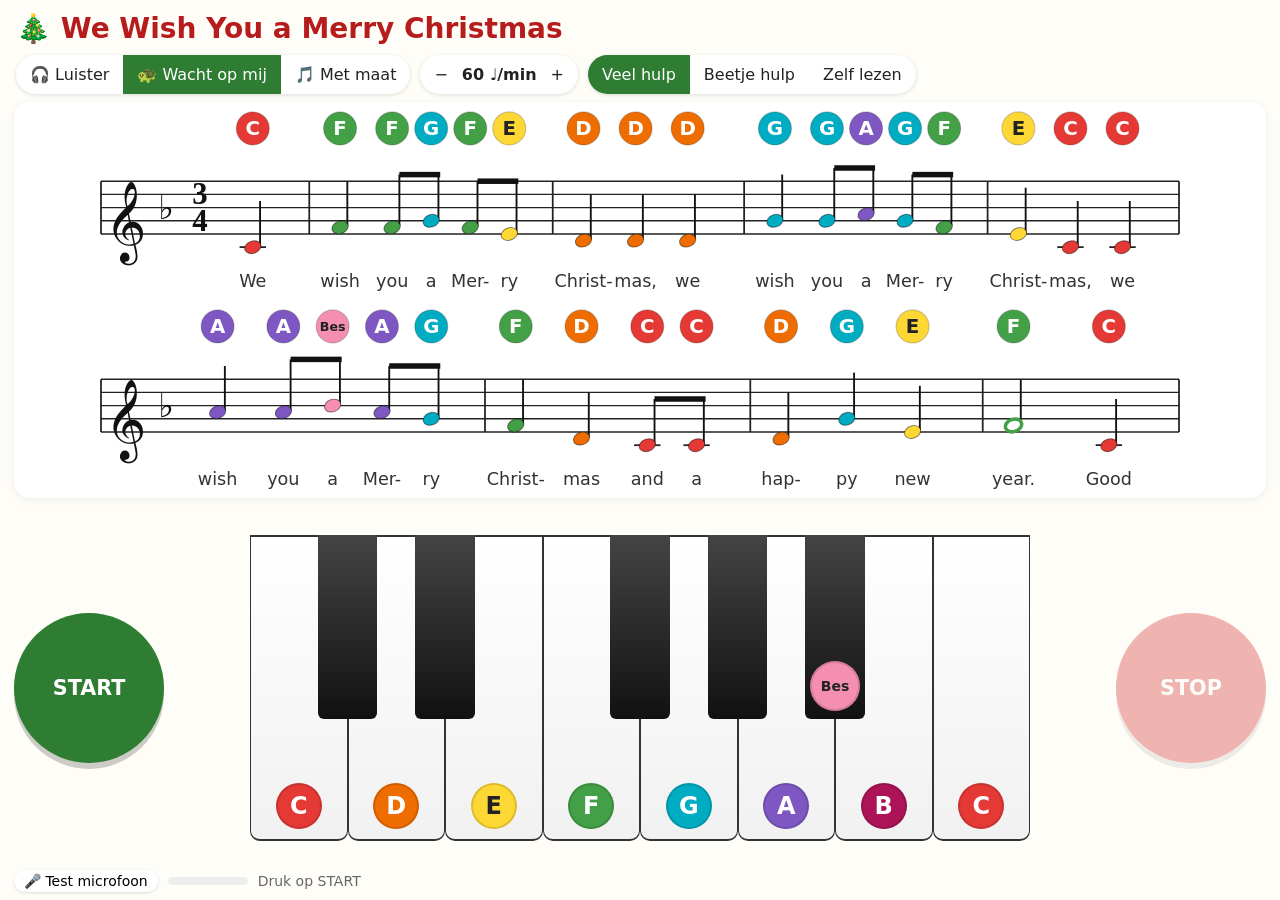
==== index.html @ a11e5ebd "Add files via upload" ====
<!doctype html>
<html lang="nl">
<head>
<meta charset="utf-8">
<meta name="viewport" content="width=device-width, initial-scale=1, viewport-fit=cover, user-scalable=no">
<meta name="apple-mobile-web-app-capable" content="yes">
<meta name="mobile-web-app-capable" content="yes">
<meta name="apple-mobile-web-app-title" content="Kerst Piano">
<title>We Wish You a Merry Christmas</title>
<style>
  :root { --bg:#FFFDF7; }
  * { box-sizing:border-box; }
  html, body { margin:0; height:100%; background:var(--bg); color:#222;
    font-family:-apple-system, "Avenir Next", system-ui, sans-serif;
    touch-action:manipulation; -webkit-user-select:none; user-select:none; overflow:hidden; }
  body { display:flex; flex-direction:column; height:100dvh;
    padding:max(8px, env(safe-area-inset-top)) 14px max(6px, env(safe-area-inset-bottom)); }

  header { display:flex; align-items:center; justify-content:space-between; gap:10px; padding:4px 2px 8px; flex-wrap:wrap; }
  h1 { font-size:clamp(18px, 2.5vw, 28px); margin:0; color:#B71C1C; }
  .controls { display:flex; gap:10px; flex-wrap:wrap; }
  .group { display:flex; align-items:center; background:#fff; border-radius:999px; box-shadow:0 1px 4px #0002; overflow:hidden; }
  .group button { border:0; background:none; padding:10px 14px; font:inherit; font-size:16px; color:#222; }
  .group button.on { background:#2E7D32; color:#fff; }
  .group button:disabled { opacity:.35; }
  #tempoVal { min-width:74px; text-align:center; font-weight:700; }

  #sheetViewport { position:relative; flex:0 0 auto; height:44vh; overflow:hidden; background:#fff;
    border-radius:16px; box-shadow:0 2px 10px #0001; }
  #sheet { transition:transform .5s ease; }
  .lineWrap { height:22vh; }
  .lineWrap svg { width:100%; height:100%; display:block; }
  #countdown { position:absolute; inset:0; display:grid; place-items:center; font-size:22vh; font-weight:900;
    color:#2E7D32; opacity:0; pointer-events:none; text-shadow:0 4px 0 #fff; }
  #countdown.pop { animation:pop .45s ease-out forwards; }
  @keyframes pop { 0% { opacity:0; transform:scale(.6); } 25% { opacity:.9; transform:scale(1.05); } 100% { opacity:0; transform:scale(1); } }

  #bottom { flex:1; display:flex; align-items:center; justify-content:space-between; gap:18px; padding-top:10px; min-height:0; }
  .big { flex:0 0 auto; width:min(17vh,150px); height:min(17vh,150px); border-radius:50%; border:0; color:#fff;
    font:inherit; font-weight:800; font-size:clamp(14px,2.3vh,22px); line-height:1.1; box-shadow:0 6px 0 #0003; }
  .big:active { transform:translateY(3px); box-shadow:0 3px 0 #0003; }
  .big:disabled { opacity:.35; }
  .start { background:#2E7D32; }
  .stop { background:#D32F2F; }

  #keyboard { position:relative; flex:1; max-width:780px; height:100%; max-height:34vh; display:flex; }
  .key { --c:#fff; --t:#222; }
  .key.white { flex:1; position:relative; display:flex; flex-direction:column; justify-content:flex-end; align-items:center;
    padding-bottom:10px; background:linear-gradient(#fff, #f1f1f1); border:2px solid #333; border-left-width:1px;
    border-right-width:1px; border-radius:0 0 10px 10px; transition:background .15s; }
  .key.black { position:absolute; top:0; width:7.6%; height:60%; z-index:2; display:flex; justify-content:center;
    align-items:flex-end; padding-bottom:8px; background:linear-gradient(#444, #111); border-radius:0 0 6px 6px; }
  .dot { width:min(5.4vw,46px); aspect-ratio:1; border-radius:50%; background:var(--c); color:var(--t);
    display:grid; place-items:center; font-weight:800; font-size:clamp(14px,2.3vw,24px); box-shadow:inset 0 0 0 2px #0002; }
  .black .dot { width:84%; font-size:clamp(10px,1.4vw,14px); }
  .hint1 .key.target { animation:pulse 1s ease-in-out infinite; }
  @keyframes pulse { 0%,100% { box-shadow:0 0 0 3px var(--c), 0 0 10px var(--c); } 50% { box-shadow:0 0 0 6px var(--c), 0 0 26px var(--c); } }
  .key.white.heard-ok { background:#C8E6C9; }
  .key.white.heard-bad { background:#FFCDD2; }
  .key.black.heard-ok { background:#2E7D32; }
  .key.black.heard-bad { background:#C62828; }
  .key.white.heard-plain { background:#E3F2FD; }
  .key.black.heard-plain { background:#1565C0; }

  #status { display:flex; align-items:center; gap:10px; height:26px; font-size:14px; color:#666; }
  #micBtn { border:0; background:#fff; border-radius:999px; padding:3px 10px; box-shadow:0 1px 3px #0002; font:inherit; font-size:14px; }
  #level { width:80px; height:8px; background:#eee; border-radius:4px; overflow:hidden; }
  #levelFill { height:100%; width:0; background:#43A047; }
  #heard { font-weight:700; color:#222; }
  #debugInfo { margin-left:auto; font-family:ui-monospace, monospace; font-size:12px; }

  /* Bladmuziek (SVG) */
  .staff { stroke:#222; stroke-width:1.3; }
  .bar { stroke:#222; stroke-width:1.6; }
  .bar.thick { stroke-width:5; }
  .stem { stroke:#111; stroke-width:1.7; }
  .beam { fill:#111; }
  .ledger { stroke:#222; stroke-width:1.6; }
  .clef { font-size:64px; fill:#111; font-family:"Apple Symbols","Noto Music","Segoe UI Symbol",serif; }
  .keysig { font-size:30px; fill:#111; }
  .timesig { font-size:28px; font-weight:800; fill:#111; font-family:Georgia, serif; text-anchor:middle; }
  .lyric { font-size:16px; fill:#333; text-anchor:middle; }
  .hl { fill:#FFF1A8; opacity:0; transition:opacity .12s; }
  .hl.active { opacity:1; }
  .head { fill:#111; }
  .hint1 .head, .hint2 .head { fill:var(--c); stroke:#0007; stroke-width:.9; }
  .hollow .head { fill:#fff; stroke:#111; stroke-width:2.2; }
  .hint1 .hollow .head, .hint2 .hollow .head { fill:#fff; stroke:var(--c); stroke-width:3.2; }
  .note.active .head { stroke:#000; stroke-width:2.6; }
  .dotmark { fill:#111; }
  .bubble { display:none; transition:transform .15s ease; }
  .hint1 .bubble { display:inline; }
  .bubble circle { fill:var(--c); stroke:#0003; stroke-width:1; }
  .bubble text { fill:var(--t); font-weight:800; text-anchor:middle; dominant-baseline:central; }
  .bubbleWrap.active .bubble { transform:scale(1.5); }
  .bubbleWrap.done .bubble { opacity:.45; }
  .shaker.shake { animation:shake .3s; }
  @keyframes shake { 0%,100% { transform:translateX(0); } 25% { transform:translateX(-5px); } 75% { transform:translateX(5px); } }
  .mark { font-size:15px; font-weight:900; text-anchor:middle; }
  .mark.ok { fill:#2E7D32; } .mark.retry { fill:#EF6C00; } .mark.bad { fill:#C62828; }

  /* Resultaat */
  .overlay { position:fixed; inset:0; background:#0006; display:grid; place-items:center; z-index:10; }
  .overlay[hidden] { display:none; }
  .card { background:#fff; border-radius:24px; padding:28px 36px; text-align:center; max-width:520px; box-shadow:0 10px 40px #0004; }
  #stars { font-size:64px; letter-spacing:6px; }
  .card h2 { margin:6px 0 10px; font-size:30px; }
  .card p { font-size:20px; margin:8px 0; }
  #resTip { color:#2E7D32; font-weight:700; }
  .card button { margin-top:14px; border:0; background:#2E7D32; color:#fff; font:inherit; font-size:22px; font-weight:800;
    padding:12px 40px; border-radius:999px; }
</style>
</head>
<body>
<header>
  <h1>🎄 We Wish You a Merry Christmas</h1>
  <div class="controls">
    <div class="group" id="modeGroup">
      <button data-mode="listen">🎧 Luister</button>
      <button data-mode="wait">🐢 Wacht op mij</button>
      <button data-mode="tempo">🎵 Met maat</button>
    </div>
    <div class="group">
      <button id="slower" aria-label="Langzamer">−</button>
      <span id="tempoVal"></span>
      <button id="faster" aria-label="Sneller">+</button>
    </div>
    <div class="group" id="hintGroup">
      <button data-hint="1">Veel hulp</button>
      <button data-hint="2">Beetje hulp</button>
      <button data-hint="3">Zelf lezen</button>
    </div>
  </div>
</header>

<div id="sheetViewport">
  <div id="sheet"></div>
  <div id="countdown"></div>
</div>

<div id="bottom">
  <button id="btnStart" class="big start">START</button>
  <div id="keyboard"></div>
  <button id="btnStop" class="big stop">STOP</button>
</div>

<div id="status">
  <button id="micBtn">🎤 Test microfoon</button>
  <div id="level"><div id="levelFill"></div></div>
  <span id="statusText"></span>
  <span id="heard"></span>
  <span id="debugInfo"></span>
</div>

<div id="result" class="overlay" hidden>
  <div class="card">
    <div id="stars"></div>
    <h2 id="resTitle"></h2>
    <p id="resLine"></p>
    <p id="resBest"></p>
    <p id="resTip"></p>
    <button id="resOk">OK</button>
  </div>
</div>

<script>
'use strict';

// ===================== Liedje =====================
// [noot, tellen, lettergreep]  — F majeur, 3/4, begint met opmaat op tel 3.
const SONG = [
  ['C4',1,'We'],
  ['F4',1,'wish'], ['F4',.5,'you'], ['G4',.5,'a'], ['F4',.5,'Mer-'], ['E4',.5,'ry'],
  ['D4',1,'Christ-'], ['D4',1,'mas,'], ['D4',1,'we'],
  ['G4',1,'wish'], ['G4',.5,'you'], ['A4',.5,'a'], ['G4',.5,'Mer-'], ['F4',.5,'ry'],
  ['E4',1,'Christ-'], ['C4',1,'mas,'], ['C4',1,'we'],
  ['A4',1,'wish'], ['A4',.5,'you'], ['Bb4',.5,'a'], ['A4',.5,'Mer-'], ['G4',.5,'ry'],
  ['F4',1,'Christ-'], ['D4',1,'mas'], ['C4',.5,'and'], ['C4',.5,'a'],
  ['D4',1,'hap-'], ['G4',1,'py'], ['E4',1,'new'],
  ['F4',2,'year.'], ['C4',1,'Good'],
  ['F4',1,'ti-'], ['F4',1,'dings'], ['F4',1,'we'],
  ['E4',2,'bring'], ['E4',1,'to'],
  ['F4',1,'you'], ['E4',1,'and'], ['D4',1,'your'],
  ['C4',2,'kin,'], ['G4',1,'good'],
  ['A4',1,'ti-'], ['G4',1,'dings'], ['F4',1,'for'],
  ['C5',1,'Christ-'], ['C4',1,'mas'], ['C4',.5,'and'], ['C4',.5,'a'],
  ['D4',1,'hap-'], ['G4',1,'py'], ['E4',1,'new'],
  ['F4',3,'year!'],
];
const LINES = [[0,4],[5,8],[9,12],[13,16]];   // maten per regel (maat 0 = opmaat)
const BEATS_PER_MEASURE = 3;
const PICKUP_POS = 2;                           // opmaat valt op tel 3 (index 2)

const PC = {C:0,'C#':1,D:2,'D#':3,E:4,F:5,'F#':6,G:7,'G#':8,A:9,Bb:10,B:11};
const LETTER_STEP = {C:0,D:1,E:2,F:3,G:4,A:5,B:6};
// Kleuren per toonklasse (Boomwhacker-achtig). Gebruik dezelfde kleuren voor de stickers.
const STYLE = {
  0:{label:'C',  c:'#E53935', t:'#fff'},
  2:{label:'D',  c:'#EF6C00', t:'#fff'},
  4:{label:'E',  c:'#FDD835', t:'#222'},
  5:{label:'F',  c:'#43A047', t:'#fff'},
  7:{label:'G',  c:'#00ACC1', t:'#fff'},
  9:{label:'A',  c:'#7E57C2', t:'#fff'},
  10:{label:'Bes',c:'#F48FB1', t:'#222'},
  11:{label:'B', c:'#AD1457', t:'#fff'},
};

function parseNote(s) {
  const m = s.match(/^([A-G])(b|#)?(\d)$/);
  const letter = m[1], key = letter + (m[2] || ''), oct = +m[3];
  return { key, midi: 12 * (oct + 1) + PC[key], pc: PC[key], step: (oct - 4) * 7 + LETTER_STEP[letter] };
}

let pos = PICKUP_POS;
const notes = SONG.map(([n, beats, lyric], i) => {
  const o = { ...parseNote(n), i, beats, lyric, songBeat: pos - PICKUP_POS,
              measure: Math.floor(pos / BEATS_PER_MEASURE), inMeasure: pos % BEATS_PER_MEASURE };
  pos += beats;
  return o;
});
const TOTAL_BEATS = pos - PICKUP_POS;
notes.forEach(n => n.line = LINES.findIndex(([a, b]) => n.measure >= a && n.measure <= b));

// ===================== Bladmuziek tekenen =====================
const NS = 'http://www.w3.org/2000/svg';
const VB_W = 1000, VB_H = 180, GAP = 12, STAFF_TOP = 72, STAFF_BOT = STAFF_TOP + 4 * GAP;
const BUBBLE_Y = 24, LYRIC_Y = 168, MARK_Y = 150, STEM = 3.5 * GAP;
const yOf = step => STAFF_BOT - (step - 2) * GAP / 2;

function el(tag, attrs, parent, text) {
  const e = document.createElementNS(NS, tag);
  for (const k in attrs) e.setAttribute(k, attrs[k]);
  if (text != null) e.textContent = text;
  if (parent) parent.appendChild(e);
  return e;
}

const noteEls = [];   // per noot: { g, hl, bubbleWrap, shaker, mark, topLayer }

function buildSheet() {
  const sheet = document.getElementById('sheet');
  LINES.forEach(([ma, mb], li) => {
    const wrap = document.createElement('div');
    wrap.className = 'lineWrap';
    const svg = el('svg', { viewBox: `0 0 ${VB_W} ${VB_H}`, preserveAspectRatio: 'xMidYMid meet' }, wrap);
    const hlLayer = el('g', {}, svg);
    for (let k = 0; k < 5; k++) el('line', { x1: 10, x2: VB_W - 10, y1: STAFF_TOP + k * GAP, y2: STAFF_TOP + k * GAP, class: 'staff' }, svg);
    el('line', { x1: 10, x2: 10, y1: STAFF_TOP, y2: STAFF_BOT, class: 'bar' }, svg);
    el('text', { x: 14, y: STAFF_BOT + 10, class: 'clef' }, svg, '𝄞');
    el('text', { x: 62, y: yOf(6) + 10, class: 'keysig' }, svg, '♭');   // bes-voorteken op de B-lijn
    let headerW = 88;
    if (li === 0) {
      el('text', { x: 100, y: STAFF_TOP + 2 * GAP - 3, class: 'timesig' }, svg, '3');
      el('text', { x: 100, y: STAFF_BOT - 3, class: 'timesig' }, svg, '4');
      headerW = 120;
    }

    const ms = [];
    for (let m = ma; m <= mb; m++) ms.push(m);
    // Niet-lineaire spatiëring (zoals bij gegraveerd notenschrift): korte noten relatief meer ruimte,
    // zodat de bolletjes boven achtste noten niet overlappen.
    const WEIGHT = { 0.5: 0.75, 1: 1, 2: 1.45, 3: 1.8 };
    const lineNotes = notes.filter(n => n.line === li);
    const mWeight = m => lineNotes.filter(n => n.measure === m).reduce((s, n) => s + WEIGHT[n.beats], 0);
    const PADL = 20, PADR = 12;
    const totalWeight = ms.reduce((s, m) => s + mWeight(m), 0);
    const unit = (VB_W - 10 - headerW - ms.length * (PADL + PADR)) / totalWeight;
    const mX = {};
    let x = headerW;
    ms.forEach(m => {
      mX[m] = x;
      x += PADL + mWeight(m) * unit + PADR;
      const last = m === LINES[LINES.length - 1][1];
      if (last) {
        el('line', { x1: x - 8, x2: x - 8, y1: STAFF_TOP, y2: STAFF_BOT, class: 'bar' }, svg);
        el('line', { x1: x - 2, x2: x - 2, y1: STAFF_TOP, y2: STAFF_BOT, class: 'bar thick' }, svg);
      } else {
        el('line', { x1: x, x2: x, y1: STAFF_TOP, y2: STAFF_BOT, class: 'bar' }, svg);
      }
    });

    const offset = {};
    lineNotes.forEach(n => {
      const o = offset[n.measure] || 0;
      n.x = mX[n.measure] + PADL + o + 8;
      n.y = yOf(n.step);
      n.w = WEIGHT[n.beats] * unit;   // breedte van deze noot op de regel
      offset[n.measure] = o + n.w;
    });

    // achtsten per tel paren (balk)
    const beamPartner = {};
    lineNotes.forEach((n, k) => {
      const nx = lineNotes[k + 1];
      if (n.beats === .5 && nx && nx.beats === .5 && nx.measure === n.measure &&
          Math.floor(n.inMeasure) === Math.floor(nx.inMeasure) && n.inMeasure % 1 === 0) {
        beamPartner[n.i] = nx.i; beamPartner[nx.i] = n.i;
        const beamY = Math.min(n.y, nx.y) - STEM;
        n.beamY = nx.beamY = beamY;
        el('rect', { x: n.x + 6.6, y: beamY - 2.5, width: nx.x - n.x + 1.6, height: 5, class: 'beam' }, svg);
      }
    });

    const topLayer = el('g', {}, svg);
    lineNotes.forEach(n => {
      const st = STYLE[n.pc];
      const hollow = n.beats >= 2;
      const vars = `--c:${st.c};--t:${st.t}`;
      const hl = el('rect', { x: n.x - 15, y: STAFF_TOP - 16, width: Math.max(n.w - 2, 28),
                              height: MARK_Y + 8 - (STAFF_TOP - 16), rx: 8, class: 'hl' }, hlLayer);
      const g = el('g', { class: 'note' + (hollow ? ' hollow' : ''), style: vars }, svg);

      // hulplijnen
      for (let s = 0; s >= n.step; s -= 2) el('line', { x1: n.x - 12, x2: n.x + 12, y1: yOf(s), y2: yOf(s), class: 'ledger' }, g);
      for (let s = 8; s <= n.step; s += 2) el('line', { x1: n.x - 12, x2: n.x + 12, y1: yOf(s), y2: yOf(s), class: 'ledger' }, g);

      // stok
      if (n.beats < 3) {
        if (beamPartner[n.i] != null) {
          el('line', { x1: n.x + 6.6, x2: n.x + 6.6, y1: n.y - 1, y2: n.beamY, class: 'stem' }, g);
        } else if (n.step < 6) {
          el('line', { x1: n.x + 6.6, x2: n.x + 6.6, y1: n.y - 1, y2: n.y - STEM, class: 'stem' }, g);
        } else {
          el('line', { x1: n.x - 6.6, x2: n.x - 6.6, y1: n.y + 1, y2: n.y + STEM, class: 'stem' }, g);
        }
      }
      el('ellipse', { cx: n.x, cy: n.y, rx: 7.6, ry: 5.6, transform: `rotate(-20 ${n.x} ${n.y})`, class: 'head' }, g);
      if (n.beats === 3) {
        const onLine = (n.step - 2) % 2 === 0;
        el('circle', { cx: n.x + 14, cy: n.y - (onLine ? 3 : 0), r: 2.4, class: 'dotmark' }, g);
      }
      el('text', { x: n.x, y: LYRIC_Y, class: 'lyric' }, svg, n.lyric);
      const mark = el('text', { x: n.x, y: MARK_Y, class: 'mark' }, svg, '');

      // bolletje met kleur + letter (bovenop, zodat een vergroot bolletje over de buren valt)
      const bubbleWrap = el('g', { transform: `translate(${n.x} ${BUBBLE_Y})`, class: 'bubbleWrap', style: vars }, topLayer);
      const shaker = el('g', { class: 'shaker' }, bubbleWrap);
      const bubble = el('g', { class: 'bubble' }, shaker);
      el('circle', { r: 15 }, bubble);
      el('text', { 'font-size': st.label.length > 1 ? 11.5 : 18 }, bubble, st.label);

      noteEls[n.i] = { g, hl, bubbleWrap, shaker, mark, topLayer };
    });
    sheet.appendChild(wrap);
  });
}

// ===================== Keyboard op scherm =====================
const WHITE = [60, 62, 64, 65, 67, 69, 71, 72];
const BLACK = [[61, 0], [63, 1], [66, 3], [68, 4], [70, 5]];   // [midi, na witte toets index]
const keyEls = {};

function buildKeyboard() {
  const kb = document.getElementById('keyboard');
  const mk = (midi, cls) => {
    const k = document.createElement('div');
    k.className = 'key ' + cls;
    const st = STYLE[midi % 12];
    if (st && !(cls === 'black' && midi % 12 !== 10)) {
      k.style.setProperty('--c', st.c);
      k.style.setProperty('--t', st.t);
      const d = document.createElement('div');
      d.className = 'dot';
      d.textContent = st.label;
      k.appendChild(d);
    }
    k.addEventListener('pointerdown', e => { e.preventDefault(); onKeyTap(midi); });
    keyEls[midi] = k;
    return k;
  };
  WHITE.forEach(m => kb.appendChild(mk(m, 'white')));
  BLACK.forEach(([m, after]) => {
    const k = mk(m, 'black');
    k.style.left = `calc(${((after + 1) / WHITE.length) * 100}% - 3.8%)`;
    kb.appendChild(k);
  });
}

function keyForPc(pc, preferMidi) {
  if (preferMidi != null && preferMidi % 12 === pc) return keyEls[preferMidi];
  return keyEls[60 + pc];
}
function flashKey(pc, kind, preferMidi) {
  const k = keyForPc(pc, preferMidi);
  if (!k) return;
  k.classList.remove('heard-ok', 'heard-bad', 'heard-plain');
  void k.offsetWidth;
  k.classList.add('heard-' + kind);
  clearTimeout(k._t);
  k._t = setTimeout(() => k.classList.remove('heard-' + kind), 350);
}
let targetKey = null;
function setTargetKey(n) {
  if (targetKey) targetKey.classList.remove('target');
  targetKey = n ? keyEls[n.midi] : null;
  if (targetKey) targetKey.classList.add('target');
}

// ===================== Audio =====================
let ac = null, noiseBuf = null;
const scheduled = [];   // geplande geluiden, zodat STOP ze kan afbreken

function ensureAudio() {
  if (!ac) {
    ac = new (window.AudioContext || window.webkitAudioContext)();
    noiseBuf = ac.createBuffer(1, Math.floor(ac.sampleRate * 0.05), ac.sampleRate);
    const d = noiseBuf.getChannelData(0);
    for (let i = 0; i < d.length; i++) d[i] = Math.random() * 2 - 1;
  }
  if (ac.state === 'suspended') ac.resume();
  return ac;
}
function track(src, end) { scheduled.push({ src, end }); }
function stopScheduled() {
  const now = ac ? ac.currentTime : 0;
  for (const s of scheduled) if (s.end > now) { try { s.src.stop(); } catch (e) {} }
  scheduled.length = 0;
}
// Tik zonder toonhoogte (ruis), zodat de toonherkenning hem niet als noot oppikt.
function click(time, accent, vol = 1) {
  const src = ac.createBufferSource();
  src.buffer = noiseBuf;
  const hp = ac.createBiquadFilter();
  hp.type = 'highpass';
  hp.frequency.value = accent ? 2000 : 3500;
  const g = ac.createGain();
  g.gain.setValueAtTime((accent ? 0.9 : 0.55) * vol, time);
  g.gain.exponentialRampToValueAtTime(0.001, time + 0.035);
  src.connect(hp).connect(g).connect(ac.destination);
  src.start(time);
  src.stop(time + 0.05);
  track(src, time + 0.05);
}
function tone(midi, time, dur, vol = 0.22) {
  const f = 440 * Math.pow(2, (midi - 69) / 12);
  const g = ac.createGain();
  g.gain.setValueAtTime(0.0001, time);
  g.gain.linearRampToValueAtTime(vol, time + 0.01);
  g.gain.exponentialRampToValueAtTime(0.001, time + dur + 0.25);
  g.connect(ac.destination);
  [[f, 'triangle', 1], [f * 2, 'sine', 0.25]].forEach(([fr, type, amp]) => {
    const o = ac.createOscillator();
    o.type = type;
    o.frequency.value = fr;
    const og = ac.createGain();
    og.gain.value = amp;
    o.connect(og).connect(g);
    o.start(time);
    o.stop(time + dur + 0.3);
    track(o, time + dur + 0.3);
  });
}

// ===================== Microfoon + toonherkenning =====================
const DEBUG = new URLSearchParams(location.search).has('debug');
const MIC_LATENCY = 0.06;   // geschatte invoervertraging iPad (s)
let analyser = null, micBuf = null, micOk = false, nsdf = null;
const MIC = { hist: [], lastOnset: -1, collecting: false, onsetTime: 0, lastMidi: null, agree: 0, noise: 0.003 };

async function ensureMic() {
  if (micOk) return true;
  if (!navigator.mediaDevices || !navigator.mediaDevices.getUserMedia) {
    setStatus('⚠️ Deze browser geeft geen microfoon (open de pagina via https).');
    return false;
  }
  try {
    const stream = await navigator.mediaDevices.getUserMedia({
      audio: { echoCancellation: false, noiseSuppression: false, autoGainControl: false } });
    const src = ac.createMediaStreamSource(stream);
    analyser = ac.createAnalyser();
    analyser.fftSize = 2048;
    const mute = ac.createGain();
    mute.gain.value = 0;
    src.connect(analyser);
    analyser.connect(mute).connect(ac.destination);   // Safari verwerkt alleen nodes die "aangesloten" zijn
    micBuf = new Float32Array(analyser.fftSize);
    micOk = true;
    setStatus('🎤 Ik luister mee');
    return true;
  } catch (e) {
    setStatus('⚠️ Geen toegang tot de microfoon: ik kan niet meeluisteren.');
    return false;
  }
}

// Genormaliseerde autocorrelatie (McLeod-methode). Geeft grondtoon + "helderheid".
function detectPitch(buf, sr) {
  const n = buf.length;
  let sum = 0;
  for (let i = 0; i < n; i++) sum += buf[i] * buf[i];
  const rms = Math.sqrt(sum / n);
  if (rms < 0.002) return { freq: 0, clarity: 0, rms };
  const minLag = Math.max(2, Math.floor(sr / 1200)), maxLag = Math.floor(sr / 80);
  const W = n - maxLag;
  if (!nsdf || nsdf.length < maxLag + 2) nsdf = new Float32Array(maxLag + 2);
  for (let tau = minLag; tau <= maxLag; tau++) {
    let acf = 0, m = 0;
    for (let j = 0; j < W; j++) { const a = buf[j], b = buf[j + tau]; acf += a * b; m += a * a + b * b; }
    nsdf[tau] = m > 0 ? 2 * acf / m : 0;
  }
  nsdf[maxLag + 1] = 0;
  const peaks = [];
  let i = minLag;
  while (i <= maxLag && nsdf[i] > 0) i++;
  while (i <= maxLag) {
    while (i <= maxLag && nsdf[i] <= 0) i++;
    let best = -1, bv = -1;
    while (i <= maxLag && nsdf[i] > 0) { if (nsdf[i] > bv) { bv = nsdf[i]; best = i; } i++; }
    if (best > 0 && i <= maxLag) peaks.push(best);
  }
  if (!peaks.length) return { freq: 0, clarity: 0, rms };
  let maxv = 0;
  for (const p of peaks) maxv = Math.max(maxv, nsdf[p]);
  const chosen = peaks.find(p => nsdf[p] >= 0.9 * maxv);
  const a = nsdf[chosen - 1], b = nsdf[chosen], c = nsdf[chosen + 1];
  const den = a - 2 * b + c;
  const shift = den !== 0 ? 0.5 * (a - c) / den : 0;
  return { freq: sr / (chosen + shift), clarity: b, rms };
}

// Eén "aanslag" = plotselinge stijging in volume + 2 frames dezelfde toon.
function processMic() {
  analyser.getFloatTimeDomainData(micBuf);
  const r = detectPitch(micBuf, ac.sampleRate);
  const t = ac.currentTime;
  document.getElementById('levelFill').style.width = Math.min(100, r.rms * 900) + '%';
  const h = MIC.hist;
  h.push(r.rms);
  if (h.length > 6) h.shift();
  const ref = h.length >= 4 ? h[h.length - 4] : 0;
  MIC.noise = r.rms < MIC.noise ? MIC.noise * 0.8 + r.rms * 0.2 : MIC.noise * 0.998 + r.rms * 0.002;
  const thr = Math.max(0.006, MIC.noise * 3);
  if (DEBUG) document.getElementById('debugInfo').textContent =
    `rms ${r.rms.toFixed(3)} thr ${thr.toFixed(3)} f ${r.freq.toFixed(0)} cl ${r.clarity.toFixed(2)}`;
  if (r.rms > thr && r.rms > ref * 1.6 && t - MIC.lastOnset > 0.12) {
    MIC.lastOnset = t;
    MIC.collecting = true;
    MIC.onsetTime = t - (micBuf.length / ac.sampleRate) * 0.5 - MIC_LATENCY;
    MIC.lastMidi = null;
    MIC.agree = 0;
  }
  if (!MIC.collecting) return;
  if (t - MIC.lastOnset > 0.25) { MIC.collecting = false; return; }
  if (r.freq > 0 && r.clarity > 0.8 && r.rms > thr * 0.7) {
    const m = Math.round(69 + 12 * Math.log2(r.freq / 440));
    if (m === MIC.lastMidi) MIC.agree++; else { MIC.lastMidi = m; MIC.agree = 1; }
    if (MIC.agree >= 2) { MIC.collecting = false; onNoteHeard(m, MIC.onsetTime); }
  }
}

// ===================== Spel-logica =====================
let state = 'idle';            // idle | countin | playing | paused | done
let mode = 'wait', tempo = 60, hint = 1;
let cur = 0, firstTry = true, wrongPresses = 0;
let judged = [];
let t0 = 0, startBeat = 0, spb = 1, segFromBeat = 0, segFromIdx = 0, scheduledUpTo = 0;
let activeIdx = -1, shownLine = -1, lastCount = null, wakeLock = null, busy = false;

const EARLY = 0.25;
const lateTol = n => Math.min(0.45, Math.max(0.2, n.beats * spb * 0.75));
const countLabel = b => (((b + PICKUP_POS) % BEATS_PER_MEASURE) + BEATS_PER_MEASURE) % BEATS_PER_MEASURE + 1;
const beatTime = b => t0 + (b - startBeat) * spb;
const nowBeat = () => startBeat + (ac.currentTime - t0) / spb;
const measureStartIdx = i => notes.findIndex(n => n.measure === notes[i].measure);

function setStatus(s) { document.getElementById('statusText').textContent = s; }

function setLine(li) {
  if (li === shownLine) return;
  shownLine = li;
  document.getElementById('sheet').style.transform = `translateY(${-li * 22}vh)`;
}

function setActive(i) {
  if (i === activeIdx) return;
  if (activeIdx >= 0) {
    const e = noteEls[activeIdx];
    e.g.classList.remove('active'); e.hl.classList.remove('active'); e.bubbleWrap.classList.remove('active');
  }
  activeIdx = i;
  if (i >= 0) {
    const e = noteEls[i];
    e.g.classList.add('active'); e.hl.classList.add('active'); e.bubbleWrap.classList.add('active');
    e.topLayer.appendChild(e.bubbleWrap);   // vergroot bolletje bovenop de buren
    setLine(notes[i].line);
  }
  setTargetKey(i >= 0 && mode !== 'listen' ? notes[i] : null);
}

function judge(i, kind) {
  judged[i] = kind;
  const m = noteEls[i].mark;
  m.setAttribute('class', 'mark ' + kind);
  m.textContent = kind === 'bad' ? '✗' : kind === 'retry' ? '•' : '✓';
  noteEls[i].bubbleWrap.classList.add('done');
}
function clearMarks(from = 0) {
  for (let i = from; i < notes.length; i++) {
    judged[i] = null;
    noteEls[i].mark.textContent = '';
    noteEls[i].bubbleWrap.classList.remove('done');
  }
}

function startSegment(fromIdx, withCountIn) {
  spb = 60 / tempo;
  segFromIdx = fromIdx;
  segFromBeat = notes[fromIdx].songBeat;
  const countLen = fromIdx === 0 ? 2 * BEATS_PER_MEASURE - (BEATS_PER_MEASURE - PICKUP_POS) : BEATS_PER_MEASURE;
  startBeat = withCountIn ? segFromBeat - countLen : segFromBeat;
  t0 = ac.currentTime + 0.15;
  if (withCountIn) for (let b = startBeat; b < segFromBeat; b++) click(beatTime(b), countLabel(b) === 1);
  scheduledUpTo = segFromBeat;
  lastCount = null;
  state = withCountIn ? 'countin' : 'playing';
  setActive(fromIdx);
}

function showCount(b) {
  const k = Math.floor(b);
  if (k >= segFromBeat || k === lastCount || k < startBeat) return;
  lastCount = k;
  const cd = document.getElementById('countdown');
  cd.textContent = countLabel(k);
  cd.classList.remove('pop'); void cd.offsetWidth; cd.classList.add('pop');
}

function tick() {
  const b = nowBeat();
  if (state === 'countin') {
    showCount(b);
    if (b >= segFromBeat) state = 'playing';
    if (mode === 'wait') return;
  }
  if (mode === 'wait') return;

  // geluid vooruit plannen (luister-modus: melodie; met-maat: zachte metronoom)
  const horizon = b + 0.3 / spb;
  if (horizon > scheduledUpTo) {
    if (mode === 'listen') {
      for (const n of notes) if (n.songBeat >= scheduledUpTo && n.songBeat < horizon) tone(n.midi, beatTime(n.songBeat), n.beats * spb * 0.9);
    }
    for (let k = Math.ceil(scheduledUpTo); k < horizon && k < TOTAL_BEATS; k++) click(beatTime(k), countLabel(k) === 1, 0.35);
    scheduledUpTo = horizon;
  }
  if (state !== 'playing') return;

  let a = Math.max(activeIdx, segFromIdx);
  while (a + 1 < notes.length && notes[a + 1].songBeat <= b) a++;
  setActive(a);

  if (mode === 'tempo') {
    for (let i = segFromIdx; i < notes.length; i++) {
      const n = notes[i];
      if (n.songBeat > b) break;
      if (!judged[i] && (b - n.songBeat) * spb > lateTol(n) + 0.25) judge(i, 'bad');
    }
  }
  if (b >= TOTAL_BEATS + 0.3) finish();
}

function onNoteHeard(midi, tHeard) {
  const pc = ((midi % 12) + 12) % 12;
  const st = STYLE[pc];
  document.getElementById('heard').textContent = 'Ik hoor: ' + (st ? st.label : '?');
  const playingLike = state === 'playing' || state === 'countin';
  if (!playingLike || mode === 'listen') { flashKey(pc, 'plain'); return; }

  if (mode === 'wait') {
    if (state !== 'playing') return;
    const n = notes[cur];
    if (pc === n.pc) {
      flashKey(pc, 'ok', n.midi);
      judge(cur, firstTry ? 'ok' : 'retry');
      cur++;
      firstTry = true;
      if (cur >= notes.length) finish(); else setActive(cur);
    } else {
      firstTry = false;
      wrongPresses++;
      flashKey(pc, 'bad');
      const s = noteEls[cur].shaker;
      s.classList.remove('shake'); void s.getBoundingClientRect(); s.classList.add('shake');
    }
    return;
  }

  // met maat: zoek de dichtstbijzijnde nog-niet-beoordeelde noot met dezelfde toon binnen het venster
  const b = startBeat + (tHeard - t0) / spb;
  let best = -1, bestD = Infinity;
  for (let i = segFromIdx; i < notes.length; i++) {
    const n = notes[i];
    const dt = (b - n.songBeat) * spb;
    if (dt < -EARLY) break;
    if (judged[i] || dt > lateTol(n)) continue;
    if (n.pc === pc && Math.abs(dt) < bestD) { best = i; bestD = Math.abs(dt); }
  }
  if (best >= 0) { judge(best, 'ok'); flashKey(pc, 'ok', notes[best].midi); }
  else { wrongPresses++; flashKey(pc, 'bad'); }
}

function onKeyTap(midi) {
  ensureAudio();
  if (DEBUG) { onNoteHeard(midi, ac.currentTime); return; }
  flashKey(midi % 12, 'plain', midi);
  // Niet laten klinken tijdens het meeluisteren: de microfoon zou het oppikken.
  if ((state === 'playing' || state === 'countin') && mode !== 'listen') {
    setStatus('🎹 Speel op je eigen keyboard, ik luister mee!');
    return;
  }
  const play = () => tone(midi, ac.currentTime + 0.02, 0.4);
  if (ac.state === 'running') play(); else ac.resume().then(play);
}
// Safari geeft geluid soms pas vrij na een volledige klik/tik: ontgrendel bij elke gebruikersactie.
['pointerup', 'click', 'touchend', 'keydown'].forEach(ev =>
  document.addEventListener(ev, () => { ensureAudio(); }, { capture: true }));

async function keepAwake() {
  try { if (navigator.wakeLock) wakeLock = await navigator.wakeLock.request('screen'); } catch (e) {}
}
function releaseAwake() { try { wakeLock && wakeLock.release(); } catch (e) {} wakeLock = null; }

async function begin() {
  if (mode !== 'listen' && !DEBUG) await ensureMic();
  keepAwake();
  cur = 0; firstTry = true; wrongPresses = 0;
  clearMarks();
  setActive(-1);
  startSegment(0, true);
}

function pause() {
  stopScheduled();
  if (mode === 'wait') {
    state = 'paused';
  } else {
    const from = measureStartIdx(Math.max(activeIdx, 0));
    clearMarks(from);
    state = 'paused';
    setActive(from);
  }
  document.getElementById('countdown').classList.remove('pop');
}

function resume() {
  keepAwake();
  if (mode === 'wait') {
    if (activeIdx === -1 || cur === 0 && !judged[0]) { startSegment(cur, true); return; }
    state = 'playing';
    setActive(cur);
  } else {
    startSegment(activeIdx, true);
  }
}

function reset() {
  stopScheduled();
  releaseAwake();
  state = 'idle';
  cur = 0;
  clearMarks();
  setActive(-1);
  setLine(0);
  document.getElementById('countdown').classList.remove('pop');
  document.getElementById('heard').textContent = '';
}

// ===================== Resultaat + voortgang =====================
const HISTORY_KEY = 'kerstpiano.history';
function loadHistory() { try { return JSON.parse(localStorage.getItem(HISTORY_KEY)) || []; } catch (e) { return []; } }

function finish() {
  state = 'done';
  stopScheduled();
  releaseAwake();
  setActive(-1);
  updateUI();
  if (mode === 'listen') return;
  if (mode === 'tempo' && !micOk && !DEBUG) return;   // zonder microfoon valt er niets te tellen

  const total = notes.length;
  const ok = judged.filter(j => j === 'ok').length;
  const pct = Math.round(100 * ok / total);
  const hist = loadHistory();
  const same = hist.filter(h => h.mode === mode && (mode === 'wait' || h.tempo === tempo) && h.hint === hint);
  const best = same.reduce((m, h) => Math.max(m, h.pct), 0);
  hist.push({ date: new Date().toISOString(), mode, tempo, hint, pct, ok, total, wrong: wrongPresses });
  localStorage.setItem(HISTORY_KEY, JSON.stringify(hist.slice(-500)));

  const stars = pct >= 90 ? 3 : pct >= 70 ? 2 : pct >= 40 ? 1 : 0;
  document.getElementById('stars').textContent = '⭐'.repeat(stars) + '☆'.repeat(3 - stars);
  document.getElementById('resTitle').textContent =
    pct >= 90 ? 'Fantastisch!' : pct >= 70 ? 'Heel goed!' : pct >= 40 ? 'Goed bezig!' : 'Blijven oefenen!';
  document.getElementById('resLine').textContent = mode === 'wait'
    ? `${ok} van de ${total} noten in één keer goed (${pct}%)`
    : `${ok} van de ${total} noten goed op tijd (${pct}%)`;
  document.getElementById('resBest').textContent = same.length
    ? (pct > best ? `Nieuw record! (vorige beste: ${best}%)` : `Jouw beste: ${best}%`) : 'Eerste keer zo gespeeld!';
  document.getElementById('resTip').textContent = nextStepTip(pct);
  document.getElementById('result').hidden = false;
}

// Volgende stap in het leerpad: wacht-modus → met maat langzaam → sneller → minder hulp.
function nextStepTip(pct) {
  if (pct < 90) return mode === 'wait' ? 'Tip: oefen de ✗-noten nog eens.' : 'Tip: speel nog een keer op dit tempo.';
  if (mode === 'wait') return 'Klaar voor de volgende stap: kies 🎵 Met maat!';
  if (tempo < 100) return `Volgende stap: zet het tempo op ${tempo + 10}.`;
  if (hint < 3) return `Volgende stap: probeer "${hint === 1 ? 'Beetje hulp' : 'Zelf lezen'}".`;
  return 'Je bent klaar voor het optreden! 🎄';
}

// ===================== Knoppen =====================
const btnStart = document.getElementById('btnStart');
const btnStop = document.getElementById('btnStop');

function updateUI() {
  const L = {
    idle:    ['START', true, 'STOP', false],
    countin: ['…', false, 'STOP', true],
    playing: ['…', false, 'STOP', true],
    paused:  ['VERDER', true, 'RESET', true],
    done:    ['NOG EEN KEER', true, 'RESET', true],
  }[state];
  btnStart.textContent = L[0]; btnStart.disabled = !L[1] || busy;
  btnStop.textContent = L[2]; btnStop.disabled = !L[3];
  const locked = state === 'countin' || state === 'playing';
  document.querySelectorAll('#modeGroup button').forEach(b => { b.classList.toggle('on', b.dataset.mode === mode); b.disabled = locked; });
  document.querySelectorAll('#hintGroup button').forEach(b => b.classList.toggle('on', +b.dataset.hint === hint));
  document.getElementById('slower').disabled = locked || tempo <= 40;
  document.getElementById('faster').disabled = locked || tempo >= 140;
  document.getElementById('tempoVal').textContent = `${tempo} ♩/min`;
  document.body.classList.remove('hint1', 'hint2', 'hint3');
  document.body.classList.add('hint' + hint);
  localStorage.setItem('kerstpiano.settings', JSON.stringify({ mode, tempo, hint }));
}

btnStart.addEventListener('click', async () => {
  ensureAudio();
  if (busy) return;
  busy = true; updateUI();
  try {
    if (state === 'idle') await begin();
    else if (state === 'paused') resume();
    else if (state === 'done') { reset(); await begin(); }
  } finally { busy = false; updateUI(); }
});
btnStop.addEventListener('click', () => {
  if (state === 'countin' || state === 'playing') pause();
  else if (state === 'paused' || state === 'done') reset();
  updateUI();
});
document.querySelectorAll('#modeGroup button').forEach(b => b.addEventListener('click', () => {
  if (mode !== b.dataset.mode) { mode = b.dataset.mode; if (state !== 'idle') reset(); }
  updateUI();
}));
document.querySelectorAll('#hintGroup button').forEach(b => b.addEventListener('click', () => {
  hint = +b.dataset.hint; setTargetKey(activeIdx >= 0 && mode !== 'listen' ? notes[activeIdx] : null); updateUI();
}));
document.getElementById('slower').addEventListener('click', () => { tempo = Math.max(40, tempo - 10); updateUI(); });
document.getElementById('faster').addEventListener('click', () => { tempo = Math.min(140, tempo + 10); updateUI(); });
document.getElementById('resOk').addEventListener('click', () => { document.getElementById('result').hidden = true; });
document.getElementById('micBtn').addEventListener('click', async () => {
  ensureAudio();
  if (await ensureMic()) setStatus('🎤 Speel een toets: ik laat zien welke ik hoor');
});

// ===================== Start =====================
try {
  const s = JSON.parse(localStorage.getItem('kerstpiano.settings'));
  if (s) { mode = s.mode || mode; tempo = s.tempo || tempo; hint = s.hint || hint; }
} catch (e) {}
buildSheet();
buildKeyboard();
setLine(0);
updateUI();
setStatus(DEBUG ? 'DEBUG: tik op het scherm-keyboard = gespeelde noot' : 'Druk op START');
function step() {
  if (micOk) processMic();
  if (ac && (state === 'countin' || state === 'playing')) tick();
}
(function frame() { requestAnimationFrame(frame); step(); })();

// Voor tests
window.__kp = { notes, detectPitch, TOTAL_BEATS, step, hear: (m, t) => onNoteHeard(m, t != null ? t : ac.currentTime),
  get t0() { return t0; }, get spb() { return spb; }, get startBeat() { return startBeat; },
  get state() { return state; }, get judged() { return judged; }, get cur() { return cur; } };
</script>
</body>
</html>
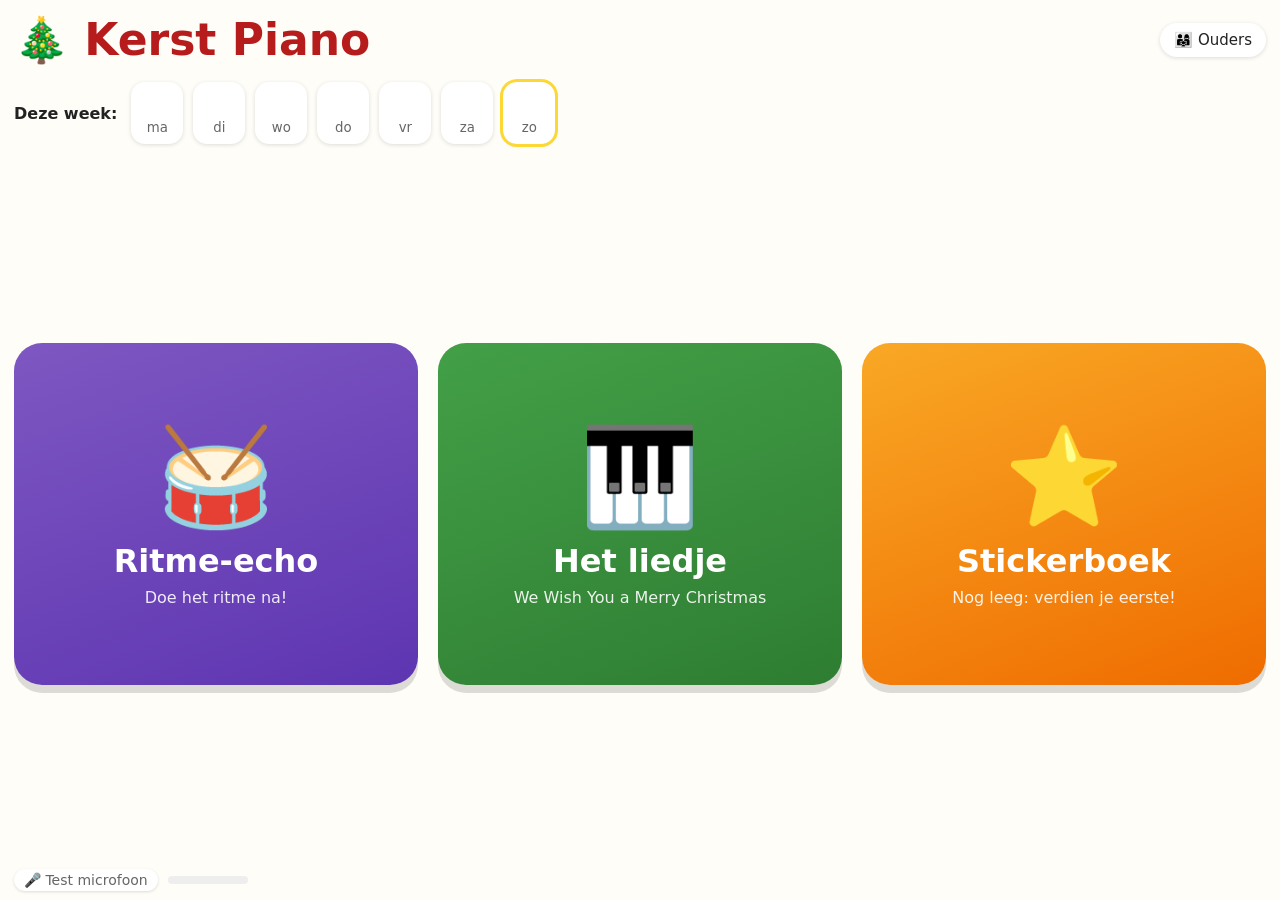
==== commit 4b3b0cbd: "Add files via upload" ====
--- a/index.html
+++ b/index.html
@@ -6,143 +6,94 @@
 <meta name="apple-mobile-web-app-capable" content="yes">
 <meta name="mobile-web-app-capable" content="yes">
 <meta name="apple-mobile-web-app-title" content="Kerst Piano">
-<title>We Wish You a Merry Christmas</title>
-<style>
-  :root { --bg:#FFFDF7; }
-  * { box-sizing:border-box; }
-  html, body { margin:0; height:100%; background:var(--bg); color:#222;
-    font-family:-apple-system, "Avenir Next", system-ui, sans-serif;
-    touch-action:manipulation; -webkit-user-select:none; user-select:none; overflow:hidden; }
-  body { display:flex; flex-direction:column; height:100dvh;
-    padding:max(8px, env(safe-area-inset-top)) 14px max(6px, env(safe-area-inset-bottom)); }
-
-  header { display:flex; align-items:center; justify-content:space-between; gap:10px; padding:4px 2px 8px; flex-wrap:wrap; }
-  h1 { font-size:clamp(18px, 2.5vw, 28px); margin:0; color:#B71C1C; }
-  .controls { display:flex; gap:10px; flex-wrap:wrap; }
-  .group { display:flex; align-items:center; background:#fff; border-radius:999px; box-shadow:0 1px 4px #0002; overflow:hidden; }
-  .group button { border:0; background:none; padding:10px 14px; font:inherit; font-size:16px; color:#222; }
-  .group button.on { background:#2E7D32; color:#fff; }
-  .group button:disabled { opacity:.35; }
-  #tempoVal { min-width:74px; text-align:center; font-weight:700; }
-
-  #sheetViewport { position:relative; flex:0 0 auto; height:44vh; overflow:hidden; background:#fff;
-    border-radius:16px; box-shadow:0 2px 10px #0001; }
-  #sheet { transition:transform .5s ease; }
-  .lineWrap { height:22vh; }
-  .lineWrap svg { width:100%; height:100%; display:block; }
-  #countdown { position:absolute; inset:0; display:grid; place-items:center; font-size:22vh; font-weight:900;
-    color:#2E7D32; opacity:0; pointer-events:none; text-shadow:0 4px 0 #fff; }
-  #countdown.pop { animation:pop .45s ease-out forwards; }
-  @keyframes pop { 0% { opacity:0; transform:scale(.6); } 25% { opacity:.9; transform:scale(1.05); } 100% { opacity:0; transform:scale(1); } }
-
-  #bottom { flex:1; display:flex; align-items:center; justify-content:space-between; gap:18px; padding-top:10px; min-height:0; }
-  .big { flex:0 0 auto; width:min(17vh,150px); height:min(17vh,150px); border-radius:50%; border:0; color:#fff;
-    font:inherit; font-weight:800; font-size:clamp(14px,2.3vh,22px); line-height:1.1; box-shadow:0 6px 0 #0003; }
-  .big:active { transform:translateY(3px); box-shadow:0 3px 0 #0003; }
-  .big:disabled { opacity:.35; }
-  .start { background:#2E7D32; }
-  .stop { background:#D32F2F; }
-
-  #keyboard { position:relative; flex:1; max-width:780px; height:100%; max-height:34vh; display:flex; }
-  .key { --c:#fff; --t:#222; }
-  .key.white { flex:1; position:relative; display:flex; flex-direction:column; justify-content:flex-end; align-items:center;
-    padding-bottom:10px; background:linear-gradient(#fff, #f1f1f1); border:2px solid #333; border-left-width:1px;
-    border-right-width:1px; border-radius:0 0 10px 10px; transition:background .15s; }
-  .key.black { position:absolute; top:0; width:7.6%; height:60%; z-index:2; display:flex; justify-content:center;
-    align-items:flex-end; padding-bottom:8px; background:linear-gradient(#444, #111); border-radius:0 0 6px 6px; }
-  .dot { width:min(5.4vw,46px); aspect-ratio:1; border-radius:50%; background:var(--c); color:var(--t);
-    display:grid; place-items:center; font-weight:800; font-size:clamp(14px,2.3vw,24px); box-shadow:inset 0 0 0 2px #0002; }
-  .black .dot { width:84%; font-size:clamp(10px,1.4vw,14px); }
-  .hint1 .key.target { animation:pulse 1s ease-in-out infinite; }
-  @keyframes pulse { 0%,100% { box-shadow:0 0 0 3px var(--c), 0 0 10px var(--c); } 50% { box-shadow:0 0 0 6px var(--c), 0 0 26px var(--c); } }
-  .key.white.heard-ok { background:#C8E6C9; }
-  .key.white.heard-bad { background:#FFCDD2; }
-  .key.black.heard-ok { background:#2E7D32; }
-  .key.black.heard-bad { background:#C62828; }
-  .key.white.heard-plain { background:#E3F2FD; }
-  .key.black.heard-plain { background:#1565C0; }
-
-  #status { display:flex; align-items:center; gap:10px; height:26px; font-size:14px; color:#666; }
-  #micBtn { border:0; background:#fff; border-radius:999px; padding:3px 10px; box-shadow:0 1px 3px #0002; font:inherit; font-size:14px; }
-  #level { width:80px; height:8px; background:#eee; border-radius:4px; overflow:hidden; }
-  #levelFill { height:100%; width:0; background:#43A047; }
-  #heard { font-weight:700; color:#222; }
-  #debugInfo { margin-left:auto; font-family:ui-monospace, monospace; font-size:12px; }
-
-  /* Bladmuziek (SVG) */
-  .staff { stroke:#222; stroke-width:1.3; }
-  .bar { stroke:#222; stroke-width:1.6; }
-  .bar.thick { stroke-width:5; }
-  .stem { stroke:#111; stroke-width:1.7; }
-  .beam { fill:#111; }
-  .ledger { stroke:#222; stroke-width:1.6; }
-  .clef { font-size:64px; fill:#111; font-family:"Apple Symbols","Noto Music","Segoe UI Symbol",serif; }
-  .keysig { font-size:30px; fill:#111; }
-  .timesig { font-size:28px; font-weight:800; fill:#111; font-family:Georgia, serif; text-anchor:middle; }
-  .lyric { font-size:16px; fill:#333; text-anchor:middle; }
-  .hl { fill:#FFF1A8; opacity:0; transition:opacity .12s; }
-  .hl.active { opacity:1; }
-  .head { fill:#111; }
-  .hint1 .head, .hint2 .head { fill:var(--c); stroke:#0007; stroke-width:.9; }
-  .hollow .head { fill:#fff; stroke:#111; stroke-width:2.2; }
-  .hint1 .hollow .head, .hint2 .hollow .head { fill:#fff; stroke:var(--c); stroke-width:3.2; }
-  .note.active .head { stroke:#000; stroke-width:2.6; }
-  .dotmark { fill:#111; }
-  .bubble { display:none; transition:transform .15s ease; }
-  .hint1 .bubble { display:inline; }
-  .bubble circle { fill:var(--c); stroke:#0003; stroke-width:1; }
-  .bubble text { fill:var(--t); font-weight:800; text-anchor:middle; dominant-baseline:central; }
-  .bubbleWrap.active .bubble { transform:scale(1.5); }
-  .bubbleWrap.done .bubble { opacity:.45; }
-  .shaker.shake { animation:shake .3s; }
-  @keyframes shake { 0%,100% { transform:translateX(0); } 25% { transform:translateX(-5px); } 75% { transform:translateX(5px); } }
-  .mark { font-size:15px; font-weight:900; text-anchor:middle; }
-  .mark.ok { fill:#2E7D32; } .mark.retry { fill:#EF6C00; } .mark.bad { fill:#C62828; }
-
-  /* Resultaat */
-  .overlay { position:fixed; inset:0; background:#0006; display:grid; place-items:center; z-index:10; }
-  .overlay[hidden] { display:none; }
-  .card { background:#fff; border-radius:24px; padding:28px 36px; text-align:center; max-width:520px; box-shadow:0 10px 40px #0004; }
-  #stars { font-size:64px; letter-spacing:6px; }
-  .card h2 { margin:6px 0 10px; font-size:30px; }
-  .card p { font-size:20px; margin:8px 0; }
-  #resTip { color:#2E7D32; font-weight:700; }
-  .card button { margin-top:14px; border:0; background:#2E7D32; color:#fff; font:inherit; font-size:22px; font-weight:800;
-    padding:12px 40px; border-radius:999px; }
-</style>
+<title>Kerst Piano</title>
+<link rel="stylesheet" href="css/app.css">
 </head>
 <body>
-<header>
-  <h1>🎄 We Wish You a Merry Christmas</h1>
-  <div class="controls">
-    <div class="group" id="modeGroup">
-      <button data-mode="listen">🎧 Luister</button>
-      <button data-mode="wait">🐢 Wacht op mij</button>
-      <button data-mode="tempo">🎵 Met maat</button>
-    </div>
-    <div class="group">
-      <button id="slower" aria-label="Langzamer">−</button>
-      <span id="tempoVal"></span>
-      <button id="faster" aria-label="Sneller">+</button>
-    </div>
-    <div class="group" id="hintGroup">
-      <button data-hint="1">Veel hulp</button>
-      <button data-hint="2">Beetje hulp</button>
-      <button data-hint="3">Zelf lezen</button>
+
+<!-- ============ Startscherm ============ -->
+<section id="scr-home" class="screen">
+  <div class="homeTop">
+    <h1>🎄 Kerst Piano</h1>
+    <button id="btnParent" class="chip">👨‍👩‍👧 Ouders</button>
+  </div>
+  <div id="week" class="week"></div>
+  <div class="cards">
+    <button class="card c-ritme" data-go="ritme"><span class="ico">🥁</span><b>Ritme-echo</b><small>Doe het ritme na!</small></button>
+    <button class="card c-liedje" data-go="liedje"><span class="ico">🎹</span><b>Het liedje</b><small>We Wish You a Merry Christmas</small></button>
+    <button class="card c-album" data-go="album"><span class="ico">⭐</span><b>Stickerboek</b><small id="stickerCount"></small></button>
+  </div>
+</section>
+
+<!-- ============ Ritme-echo: levels ============ -->
+<section id="scr-ritme" class="screen" hidden>
+  <div class="topbar"><button class="back" data-go="home">⬅︎</button><h2>🥁 Ritme-echo</h2></div>
+  <div id="levelPath" class="path"></div>
+</section>
+
+<!-- ============ Ritme-echo: spelen ============ -->
+<section id="scr-ritmeplay" class="screen" hidden>
+  <div class="topbar">
+    <button class="back" data-go="ritme">⬅︎</button><h2 id="rpTitle"></h2>
+    <div class="spacer"></div><div id="rpStars" class="starsRow"></div>
+  </div>
+  <div class="rpStage">
+    <div id="rpBuddy" class="buddy"></div>
+    <div id="rpCount" class="count"></div>
+  </div>
+  <div id="rpMsg" class="msg"></div>
+  <div id="rpRhythm" class="rhythm"></div>
+  <div class="rpBottom">
+    <div id="rpHint" class="hint"></div>
+    <button id="rpStart" class="big start">START</button>
+  </div>
+</section>
+
+<!-- ============ Het liedje ============ -->
+<section id="scr-liedje" class="screen hint1" hidden>
+  <div class="topbar">
+    <button class="back" data-go="home">⬅︎</button>
+    <div class="controls">
+      <div class="group" id="modeGroup">
+        <button data-mode="listen">🎧 Luister</button>
+        <button data-mode="wait">🐢 Wacht op mij</button>
+        <button data-mode="tempo">🎵 Met maat</button>
+      </div>
+      <div class="group">
+        <button id="slower" aria-label="Langzamer">−</button>
+        <span id="tempoVal"></span>
+        <button id="faster" aria-label="Sneller">+</button>
+      </div>
+      <div class="group" id="hintGroup">
+        <button data-hint="1">Veel hulp</button>
+        <button data-hint="2">Beetje hulp</button>
+        <button data-hint="3">Zelf lezen</button>
+      </div>
     </div>
   </div>
-</header>
+  <div id="sheetViewport">
+    <div id="sheet"></div>
+    <div id="countdown"></div>
+    <div id="oeps" class="oeps"></div>
+  </div>
+  <div id="bottom">
+    <button id="btnStart" class="big start">START</button>
+    <div id="keyboard"></div>
+    <button id="btnStop" class="big stop">STOP</button>
+  </div>
+</section>
 
-<div id="sheetViewport">
-  <div id="sheet"></div>
-  <div id="countdown"></div>
-</div>
+<!-- ============ Stickerboek ============ -->
+<section id="scr-album" class="screen" hidden>
+  <div class="topbar"><button class="back" data-go="home">⬅︎</button><h2>⭐ Mijn stickerboek</h2></div>
+  <div id="album" class="album"></div>
+</section>
 
-<div id="bottom">
-  <button id="btnStart" class="big start">START</button>
-  <div id="keyboard"></div>
-  <button id="btnStop" class="big stop">STOP</button>
-</div>
+<!-- ============ Ouders ============ -->
+<section id="scr-ouder" class="screen" hidden>
+  <div class="topbar"><button class="back" data-go="home">⬅︎</button><h2>👨‍👩‍👧 Voor ouders</h2></div>
+  <div id="ouder" class="ouder"></div>
+</section>
 
 <div id="status">
   <button id="micBtn">🎤 Test microfoon</button>
@@ -152,738 +103,18 @@
   <span id="debugInfo"></span>
 </div>
 
-<div id="result" class="overlay" hidden>
-  <div class="card">
-    <div id="stars"></div>
-    <h2 id="resTitle"></h2>
-    <p id="resLine"></p>
-    <p id="resBest"></p>
-    <p id="resTip"></p>
-    <button id="resOk">OK</button>
+<div id="celebrate" class="overlay" hidden>
+  <div class="celCard">
+    <div id="celEmoji" class="celEmoji"></div>
+    <h2 id="celTitle"></h2>
+    <p id="celText"></p>
+    <div id="celExtra"></div>
+    <div id="celStickers" class="celStickers"></div>
+    <div id="celBtns" class="celBtns"></div>
   </div>
 </div>
+<div id="confetti"></div>
 
-<script>
-'use strict';
-
-// ===================== Liedje =====================
-// [noot, tellen, lettergreep]  — F majeur, 3/4, begint met opmaat op tel 3.
-const SONG = [
-  ['C4',1,'We'],
-  ['F4',1,'wish'], ['F4',.5,'you'], ['G4',.5,'a'], ['F4',.5,'Mer-'], ['E4',.5,'ry'],
-  ['D4',1,'Christ-'], ['D4',1,'mas,'], ['D4',1,'we'],
-  ['G4',1,'wish'], ['G4',.5,'you'], ['A4',.5,'a'], ['G4',.5,'Mer-'], ['F4',.5,'ry'],
-  ['E4',1,'Christ-'], ['C4',1,'mas,'], ['C4',1,'we'],
-  ['A4',1,'wish'], ['A4',.5,'you'], ['Bb4',.5,'a'], ['A4',.5,'Mer-'], ['G4',.5,'ry'],
-  ['F4',1,'Christ-'], ['D4',1,'mas'], ['C4',.5,'and'], ['C4',.5,'a'],
-  ['D4',1,'hap-'], ['G4',1,'py'], ['E4',1,'new'],
-  ['F4',2,'year.'], ['C4',1,'Good'],
-  ['F4',1,'ti-'], ['F4',1,'dings'], ['F4',1,'we'],
-  ['E4',2,'bring'], ['E4',1,'to'],
-  ['F4',1,'you'], ['E4',1,'and'], ['D4',1,'your'],
-  ['C4',2,'kin,'], ['G4',1,'good'],
-  ['A4',1,'ti-'], ['G4',1,'dings'], ['F4',1,'for'],
-  ['C5',1,'Christ-'], ['C4',1,'mas'], ['C4',.5,'and'], ['C4',.5,'a'],
-  ['D4',1,'hap-'], ['G4',1,'py'], ['E4',1,'new'],
-  ['F4',3,'year!'],
-];
-const LINES = [[0,4],[5,8],[9,12],[13,16]];   // maten per regel (maat 0 = opmaat)
-const BEATS_PER_MEASURE = 3;
-const PICKUP_POS = 2;                           // opmaat valt op tel 3 (index 2)
-
-const PC = {C:0,'C#':1,D:2,'D#':3,E:4,F:5,'F#':6,G:7,'G#':8,A:9,Bb:10,B:11};
-const LETTER_STEP = {C:0,D:1,E:2,F:3,G:4,A:5,B:6};
-// Kleuren per toonklasse (Boomwhacker-achtig). Gebruik dezelfde kleuren voor de stickers.
-const STYLE = {
-  0:{label:'C',  c:'#E53935', t:'#fff'},
-  2:{label:'D',  c:'#EF6C00', t:'#fff'},
-  4:{label:'E',  c:'#FDD835', t:'#222'},
-  5:{label:'F',  c:'#43A047', t:'#fff'},
-  7:{label:'G',  c:'#00ACC1', t:'#fff'},
-  9:{label:'A',  c:'#7E57C2', t:'#fff'},
-  10:{label:'Bes',c:'#F48FB1', t:'#222'},
-  11:{label:'B', c:'#AD1457', t:'#fff'},
-};
-
-function parseNote(s) {
-  const m = s.match(/^([A-G])(b|#)?(\d)$/);
-  const letter = m[1], key = letter + (m[2] || ''), oct = +m[3];
-  return { key, midi: 12 * (oct + 1) + PC[key], pc: PC[key], step: (oct - 4) * 7 + LETTER_STEP[letter] };
-}
-
-let pos = PICKUP_POS;
-const notes = SONG.map(([n, beats, lyric], i) => {
-  const o = { ...parseNote(n), i, beats, lyric, songBeat: pos - PICKUP_POS,
-              measure: Math.floor(pos / BEATS_PER_MEASURE), inMeasure: pos % BEATS_PER_MEASURE };
-  pos += beats;
-  return o;
-});
-const TOTAL_BEATS = pos - PICKUP_POS;
-notes.forEach(n => n.line = LINES.findIndex(([a, b]) => n.measure >= a && n.measure <= b));
-
-// ===================== Bladmuziek tekenen =====================
-const NS = 'http://www.w3.org/2000/svg';
-const VB_W = 1000, VB_H = 180, GAP = 12, STAFF_TOP = 72, STAFF_BOT = STAFF_TOP + 4 * GAP;
-const BUBBLE_Y = 24, LYRIC_Y = 168, MARK_Y = 150, STEM = 3.5 * GAP;
-const yOf = step => STAFF_BOT - (step - 2) * GAP / 2;
-
-function el(tag, attrs, parent, text) {
-  const e = document.createElementNS(NS, tag);
-  for (const k in attrs) e.setAttribute(k, attrs[k]);
-  if (text != null) e.textContent = text;
-  if (parent) parent.appendChild(e);
-  return e;
-}
-
-const noteEls = [];   // per noot: { g, hl, bubbleWrap, shaker, mark, topLayer }
-
-function buildSheet() {
-  const sheet = document.getElementById('sheet');
-  LINES.forEach(([ma, mb], li) => {
-    const wrap = document.createElement('div');
-    wrap.className = 'lineWrap';
-    const svg = el('svg', { viewBox: `0 0 ${VB_W} ${VB_H}`, preserveAspectRatio: 'xMidYMid meet' }, wrap);
-    const hlLayer = el('g', {}, svg);
-    for (let k = 0; k < 5; k++) el('line', { x1: 10, x2: VB_W - 10, y1: STAFF_TOP + k * GAP, y2: STAFF_TOP + k * GAP, class: 'staff' }, svg);
-    el('line', { x1: 10, x2: 10, y1: STAFF_TOP, y2: STAFF_BOT, class: 'bar' }, svg);
-    el('text', { x: 14, y: STAFF_BOT + 10, class: 'clef' }, svg, '𝄞');
-    el('text', { x: 62, y: yOf(6) + 10, class: 'keysig' }, svg, '♭');   // bes-voorteken op de B-lijn
-    let headerW = 88;
-    if (li === 0) {
-      el('text', { x: 100, y: STAFF_TOP + 2 * GAP - 3, class: 'timesig' }, svg, '3');
-      el('text', { x: 100, y: STAFF_BOT - 3, class: 'timesig' }, svg, '4');
-      headerW = 120;
-    }
-
-    const ms = [];
-    for (let m = ma; m <= mb; m++) ms.push(m);
-    // Niet-lineaire spatiëring (zoals bij gegraveerd notenschrift): korte noten relatief meer ruimte,
-    // zodat de bolletjes boven achtste noten niet overlappen.
-    const WEIGHT = { 0.5: 0.75, 1: 1, 2: 1.45, 3: 1.8 };
-    const lineNotes = notes.filter(n => n.line === li);
-    const mWeight = m => lineNotes.filter(n => n.measure === m).reduce((s, n) => s + WEIGHT[n.beats], 0);
-    const PADL = 20, PADR = 12;
-    const totalWeight = ms.reduce((s, m) => s + mWeight(m), 0);
-    const unit = (VB_W - 10 - headerW - ms.length * (PADL + PADR)) / totalWeight;
-    const mX = {};
-    let x = headerW;
-    ms.forEach(m => {
-      mX[m] = x;
-      x += PADL + mWeight(m) * unit + PADR;
-      const last = m === LINES[LINES.length - 1][1];
-      if (last) {
-        el('line', { x1: x - 8, x2: x - 8, y1: STAFF_TOP, y2: STAFF_BOT, class: 'bar' }, svg);
-        el('line', { x1: x - 2, x2: x - 2, y1: STAFF_TOP, y2: STAFF_BOT, class: 'bar thick' }, svg);
-      } else {
-        el('line', { x1: x, x2: x, y1: STAFF_TOP, y2: STAFF_BOT, class: 'bar' }, svg);
-      }
-    });
-
-    const offset = {};
-    lineNotes.forEach(n => {
-      const o = offset[n.measure] || 0;
-      n.x = mX[n.measure] + PADL + o + 8;
-      n.y = yOf(n.step);
-      n.w = WEIGHT[n.beats] * unit;   // breedte van deze noot op de regel
-      offset[n.measure] = o + n.w;
-    });
-
-    // achtsten per tel paren (balk)
-    const beamPartner = {};
-    lineNotes.forEach((n, k) => {
-      const nx = lineNotes[k + 1];
-      if (n.beats === .5 && nx && nx.beats === .5 && nx.measure === n.measure &&
-          Math.floor(n.inMeasure) === Math.floor(nx.inMeasure) && n.inMeasure % 1 === 0) {
-        beamPartner[n.i] = nx.i; beamPartner[nx.i] = n.i;
-        const beamY = Math.min(n.y, nx.y) - STEM;
-        n.beamY = nx.beamY = beamY;
-        el('rect', { x: n.x + 6.6, y: beamY - 2.5, width: nx.x - n.x + 1.6, height: 5, class: 'beam' }, svg);
-      }
-    });
-
-    const topLayer = el('g', {}, svg);
-    lineNotes.forEach(n => {
-      const st = STYLE[n.pc];
-      const hollow = n.beats >= 2;
-      const vars = `--c:${st.c};--t:${st.t}`;
-      const hl = el('rect', { x: n.x - 15, y: STAFF_TOP - 16, width: Math.max(n.w - 2, 28),
-                              height: MARK_Y + 8 - (STAFF_TOP - 16), rx: 8, class: 'hl' }, hlLayer);
-      const g = el('g', { class: 'note' + (hollow ? ' hollow' : ''), style: vars }, svg);
-
-      // hulplijnen
-      for (let s = 0; s >= n.step; s -= 2) el('line', { x1: n.x - 12, x2: n.x + 12, y1: yOf(s), y2: yOf(s), class: 'ledger' }, g);
-      for (let s = 8; s <= n.step; s += 2) el('line', { x1: n.x - 12, x2: n.x + 12, y1: yOf(s), y2: yOf(s), class: 'ledger' }, g);
-
-      // stok
-      if (n.beats < 3) {
-        if (beamPartner[n.i] != null) {
-          el('line', { x1: n.x + 6.6, x2: n.x + 6.6, y1: n.y - 1, y2: n.beamY, class: 'stem' }, g);
-        } else if (n.step < 6) {
-          el('line', { x1: n.x + 6.6, x2: n.x + 6.6, y1: n.y - 1, y2: n.y - STEM, class: 'stem' }, g);
-        } else {
-          el('line', { x1: n.x - 6.6, x2: n.x - 6.6, y1: n.y + 1, y2: n.y + STEM, class: 'stem' }, g);
-        }
-      }
-      el('ellipse', { cx: n.x, cy: n.y, rx: 7.6, ry: 5.6, transform: `rotate(-20 ${n.x} ${n.y})`, class: 'head' }, g);
-      if (n.beats === 3) {
-        const onLine = (n.step - 2) % 2 === 0;
-        el('circle', { cx: n.x + 14, cy: n.y - (onLine ? 3 : 0), r: 2.4, class: 'dotmark' }, g);
-      }
-      el('text', { x: n.x, y: LYRIC_Y, class: 'lyric' }, svg, n.lyric);
-      const mark = el('text', { x: n.x, y: MARK_Y, class: 'mark' }, svg, '');
-
-      // bolletje met kleur + letter (bovenop, zodat een vergroot bolletje over de buren valt)
-      const bubbleWrap = el('g', { transform: `translate(${n.x} ${BUBBLE_Y})`, class: 'bubbleWrap', style: vars }, topLayer);
-      const shaker = el('g', { class: 'shaker' }, bubbleWrap);
-      const bubble = el('g', { class: 'bubble' }, shaker);
-      el('circle', { r: 15 }, bubble);
-      el('text', { 'font-size': st.label.length > 1 ? 11.5 : 18 }, bubble, st.label);
-
-      noteEls[n.i] = { g, hl, bubbleWrap, shaker, mark, topLayer };
-    });
-    sheet.appendChild(wrap);
-  });
-}
-
-// ===================== Keyboard op scherm =====================
-const WHITE = [60, 62, 64, 65, 67, 69, 71, 72];
-const BLACK = [[61, 0], [63, 1], [66, 3], [68, 4], [70, 5]];   // [midi, na witte toets index]
-const keyEls = {};
-
-function buildKeyboard() {
-  const kb = document.getElementById('keyboard');
-  const mk = (midi, cls) => {
-    const k = document.createElement('div');
-    k.className = 'key ' + cls;
-    const st = STYLE[midi % 12];
-    if (st && !(cls === 'black' && midi % 12 !== 10)) {
-      k.style.setProperty('--c', st.c);
-      k.style.setProperty('--t', st.t);
-      const d = document.createElement('div');
-      d.className = 'dot';
-      d.textContent = st.label;
-      k.appendChild(d);
-    }
-    k.addEventListener('pointerdown', e => { e.preventDefault(); onKeyTap(midi); });
-    keyEls[midi] = k;
-    return k;
-  };
-  WHITE.forEach(m => kb.appendChild(mk(m, 'white')));
-  BLACK.forEach(([m, after]) => {
-    const k = mk(m, 'black');
-    k.style.left = `calc(${((after + 1) / WHITE.length) * 100}% - 3.8%)`;
-    kb.appendChild(k);
-  });
-}
-
-function keyForPc(pc, preferMidi) {
-  if (preferMidi != null && preferMidi % 12 === pc) return keyEls[preferMidi];
-  return keyEls[60 + pc];
-}
-function flashKey(pc, kind, preferMidi) {
-  const k = keyForPc(pc, preferMidi);
-  if (!k) return;
-  k.classList.remove('heard-ok', 'heard-bad', 'heard-plain');
-  void k.offsetWidth;
-  k.classList.add('heard-' + kind);
-  clearTimeout(k._t);
-  k._t = setTimeout(() => k.classList.remove('heard-' + kind), 350);
-}
-let targetKey = null;
-function setTargetKey(n) {
-  if (targetKey) targetKey.classList.remove('target');
-  targetKey = n ? keyEls[n.midi] : null;
-  if (targetKey) targetKey.classList.add('target');
-}
-
-// ===================== Audio =====================
-let ac = null, noiseBuf = null;
-const scheduled = [];   // geplande geluiden, zodat STOP ze kan afbreken
-
-function ensureAudio() {
-  if (!ac) {
-    ac = new (window.AudioContext || window.webkitAudioContext)();
-    noiseBuf = ac.createBuffer(1, Math.floor(ac.sampleRate * 0.05), ac.sampleRate);
-    const d = noiseBuf.getChannelData(0);
-    for (let i = 0; i < d.length; i++) d[i] = Math.random() * 2 - 1;
-  }
-  if (ac.state === 'suspended') ac.resume();
-  return ac;
-}
-function track(src, end) { scheduled.push({ src, end }); }
-function stopScheduled() {
-  const now = ac ? ac.currentTime : 0;
-  for (const s of scheduled) if (s.end > now) { try { s.src.stop(); } catch (e) {} }
-  scheduled.length = 0;
-}
-// Tik zonder toonhoogte (ruis), zodat de toonherkenning hem niet als noot oppikt.
-function click(time, accent, vol = 1) {
-  const src = ac.createBufferSource();
-  src.buffer = noiseBuf;
-  const hp = ac.createBiquadFilter();
-  hp.type = 'highpass';
-  hp.frequency.value = accent ? 2000 : 3500;
-  const g = ac.createGain();
-  g.gain.setValueAtTime((accent ? 0.9 : 0.55) * vol, time);
-  g.gain.exponentialRampToValueAtTime(0.001, time + 0.035);
-  src.connect(hp).connect(g).connect(ac.destination);
-  src.start(time);
-  src.stop(time + 0.05);
-  track(src, time + 0.05);
-}
-function tone(midi, time, dur, vol = 0.22) {
-  const f = 440 * Math.pow(2, (midi - 69) / 12);
-  const g = ac.createGain();
-  g.gain.setValueAtTime(0.0001, time);
-  g.gain.linearRampToValueAtTime(vol, time + 0.01);
-  g.gain.exponentialRampToValueAtTime(0.001, time + dur + 0.25);
-  g.connect(ac.destination);
-  [[f, 'triangle', 1], [f * 2, 'sine', 0.25]].forEach(([fr, type, amp]) => {
-    const o = ac.createOscillator();
-    o.type = type;
-    o.frequency.value = fr;
-    const og = ac.createGain();
-    og.gain.value = amp;
-    o.connect(og).connect(g);
-    o.start(time);
-    o.stop(time + dur + 0.3);
-    track(o, time + dur + 0.3);
-  });
-}
-
-// ===================== Microfoon + toonherkenning =====================
-const DEBUG = new URLSearchParams(location.search).has('debug');
-const MIC_LATENCY = 0.06;   // geschatte invoervertraging iPad (s)
-let analyser = null, micBuf = null, micOk = false, nsdf = null;
-const MIC = { hist: [], lastOnset: -1, collecting: false, onsetTime: 0, lastMidi: null, agree: 0, noise: 0.003 };
-
-async function ensureMic() {
-  if (micOk) return true;
-  if (!navigator.mediaDevices || !navigator.mediaDevices.getUserMedia) {
-    setStatus('⚠️ Deze browser geeft geen microfoon (open de pagina via https).');
-    return false;
-  }
-  try {
-    const stream = await navigator.mediaDevices.getUserMedia({
-      audio: { echoCancellation: false, noiseSuppression: false, autoGainControl: false } });
-    const src = ac.createMediaStreamSource(stream);
-    analyser = ac.createAnalyser();
-    analyser.fftSize = 2048;
-    const mute = ac.createGain();
-    mute.gain.value = 0;
-    src.connect(analyser);
-    analyser.connect(mute).connect(ac.destination);   // Safari verwerkt alleen nodes die "aangesloten" zijn
-    micBuf = new Float32Array(analyser.fftSize);
-    micOk = true;
-    setStatus('🎤 Ik luister mee');
-    return true;
-  } catch (e) {
-    setStatus('⚠️ Geen toegang tot de microfoon: ik kan niet meeluisteren.');
-    return false;
-  }
-}
-
-// Genormaliseerde autocorrelatie (McLeod-methode). Geeft grondtoon + "helderheid".
-function detectPitch(buf, sr) {
-  const n = buf.length;
-  let sum = 0;
-  for (let i = 0; i < n; i++) sum += buf[i] * buf[i];
-  const rms = Math.sqrt(sum / n);
-  if (rms < 0.002) return { freq: 0, clarity: 0, rms };
-  const minLag = Math.max(2, Math.floor(sr / 1200)), maxLag = Math.floor(sr / 80);
-  const W = n - maxLag;
-  if (!nsdf || nsdf.length < maxLag + 2) nsdf = new Float32Array(maxLag + 2);
-  for (let tau = minLag; tau <= maxLag; tau++) {
-    let acf = 0, m = 0;
-    for (let j = 0; j < W; j++) { const a = buf[j], b = buf[j + tau]; acf += a * b; m += a * a + b * b; }
-    nsdf[tau] = m > 0 ? 2 * acf / m : 0;
-  }
-  nsdf[maxLag + 1] = 0;
-  const peaks = [];
-  let i = minLag;
-  while (i <= maxLag && nsdf[i] > 0) i++;
-  while (i <= maxLag) {
-    while (i <= maxLag && nsdf[i] <= 0) i++;
-    let best = -1, bv = -1;
-    while (i <= maxLag && nsdf[i] > 0) { if (nsdf[i] > bv) { bv = nsdf[i]; best = i; } i++; }
-    if (best > 0 && i <= maxLag) peaks.push(best);
-  }
-  if (!peaks.length) return { freq: 0, clarity: 0, rms };
-  let maxv = 0;
-  for (const p of peaks) maxv = Math.max(maxv, nsdf[p]);
-  const chosen = peaks.find(p => nsdf[p] >= 0.9 * maxv);
-  const a = nsdf[chosen - 1], b = nsdf[chosen], c = nsdf[chosen + 1];
-  const den = a - 2 * b + c;
-  const shift = den !== 0 ? 0.5 * (a - c) / den : 0;
-  return { freq: sr / (chosen + shift), clarity: b, rms };
-}
-
-// Eén "aanslag" = plotselinge stijging in volume + 2 frames dezelfde toon.
-function processMic() {
-  analyser.getFloatTimeDomainData(micBuf);
-  const r = detectPitch(micBuf, ac.sampleRate);
-  const t = ac.currentTime;
-  document.getElementById('levelFill').style.width = Math.min(100, r.rms * 900) + '%';
-  const h = MIC.hist;
-  h.push(r.rms);
-  if (h.length > 6) h.shift();
-  const ref = h.length >= 4 ? h[h.length - 4] : 0;
-  MIC.noise = r.rms < MIC.noise ? MIC.noise * 0.8 + r.rms * 0.2 : MIC.noise * 0.998 + r.rms * 0.002;
-  const thr = Math.max(0.006, MIC.noise * 3);
-  if (DEBUG) document.getElementById('debugInfo').textContent =
-    `rms ${r.rms.toFixed(3)} thr ${thr.toFixed(3)} f ${r.freq.toFixed(0)} cl ${r.clarity.toFixed(2)}`;
-  if (r.rms > thr && r.rms > ref * 1.6 && t - MIC.lastOnset > 0.12) {
-    MIC.lastOnset = t;
-    MIC.collecting = true;
-    MIC.onsetTime = t - (micBuf.length / ac.sampleRate) * 0.5 - MIC_LATENCY;
-    MIC.lastMidi = null;
-    MIC.agree = 0;
-  }
-  if (!MIC.collecting) return;
-  if (t - MIC.lastOnset > 0.25) { MIC.collecting = false; return; }
-  if (r.freq > 0 && r.clarity > 0.8 && r.rms > thr * 0.7) {
-    const m = Math.round(69 + 12 * Math.log2(r.freq / 440));
-    if (m === MIC.lastMidi) MIC.agree++; else { MIC.lastMidi = m; MIC.agree = 1; }
-    if (MIC.agree >= 2) { MIC.collecting = false; onNoteHeard(m, MIC.onsetTime); }
-  }
-}
-
-// ===================== Spel-logica =====================
-let state = 'idle';            // idle | countin | playing | paused | done
-let mode = 'wait', tempo = 60, hint = 1;
-let cur = 0, firstTry = true, wrongPresses = 0;
-let judged = [];
-let t0 = 0, startBeat = 0, spb = 1, segFromBeat = 0, segFromIdx = 0, scheduledUpTo = 0;
-let activeIdx = -1, shownLine = -1, lastCount = null, wakeLock = null, busy = false;
-
-const EARLY = 0.25;
-const lateTol = n => Math.min(0.45, Math.max(0.2, n.beats * spb * 0.75));
-const countLabel = b => (((b + PICKUP_POS) % BEATS_PER_MEASURE) + BEATS_PER_MEASURE) % BEATS_PER_MEASURE + 1;
-const beatTime = b => t0 + (b - startBeat) * spb;
-const nowBeat = () => startBeat + (ac.currentTime - t0) / spb;
-const measureStartIdx = i => notes.findIndex(n => n.measure === notes[i].measure);
-
-function setStatus(s) { document.getElementById('statusText').textContent = s; }
-
-function setLine(li) {
-  if (li === shownLine) return;
-  shownLine = li;
-  document.getElementById('sheet').style.transform = `translateY(${-li * 22}vh)`;
-}
-
-function setActive(i) {
-  if (i === activeIdx) return;
-  if (activeIdx >= 0) {
-    const e = noteEls[activeIdx];
-    e.g.classList.remove('active'); e.hl.classList.remove('active'); e.bubbleWrap.classList.remove('active');
-  }
-  activeIdx = i;
-  if (i >= 0) {
-    const e = noteEls[i];
-    e.g.classList.add('active'); e.hl.classList.add('active'); e.bubbleWrap.classList.add('active');
-    e.topLayer.appendChild(e.bubbleWrap);   // vergroot bolletje bovenop de buren
-    setLine(notes[i].line);
-  }
-  setTargetKey(i >= 0 && mode !== 'listen' ? notes[i] : null);
-}
-
-function judge(i, kind) {
-  judged[i] = kind;
-  const m = noteEls[i].mark;
-  m.setAttribute('class', 'mark ' + kind);
-  m.textContent = kind === 'bad' ? '✗' : kind === 'retry' ? '•' : '✓';
-  noteEls[i].bubbleWrap.classList.add('done');
-}
-function clearMarks(from = 0) {
-  for (let i = from; i < notes.length; i++) {
-    judged[i] = null;
-    noteEls[i].mark.textContent = '';
-    noteEls[i].bubbleWrap.classList.remove('done');
-  }
-}
-
-function startSegment(fromIdx, withCountIn) {
-  spb = 60 / tempo;
-  segFromIdx = fromIdx;
-  segFromBeat = notes[fromIdx].songBeat;
-  const countLen = fromIdx === 0 ? 2 * BEATS_PER_MEASURE - (BEATS_PER_MEASURE - PICKUP_POS) : BEATS_PER_MEASURE;
-  startBeat = withCountIn ? segFromBeat - countLen : segFromBeat;
-  t0 = ac.currentTime + 0.15;
-  if (withCountIn) for (let b = startBeat; b < segFromBeat; b++) click(beatTime(b), countLabel(b) === 1);
-  scheduledUpTo = segFromBeat;
-  lastCount = null;
-  state = withCountIn ? 'countin' : 'playing';
-  setActive(fromIdx);
-}
-
-function showCount(b) {
-  const k = Math.floor(b);
-  if (k >= segFromBeat || k === lastCount || k < startBeat) return;
-  lastCount = k;
-  const cd = document.getElementById('countdown');
-  cd.textContent = countLabel(k);
-  cd.classList.remove('pop'); void cd.offsetWidth; cd.classList.add('pop');
-}
-
-function tick() {
-  const b = nowBeat();
-  if (state === 'countin') {
-    showCount(b);
-    if (b >= segFromBeat) state = 'playing';
-    if (mode === 'wait') return;
-  }
-  if (mode === 'wait') return;
-
-  // geluid vooruit plannen (luister-modus: melodie; met-maat: zachte metronoom)
-  const horizon = b + 0.3 / spb;
-  if (horizon > scheduledUpTo) {
-    if (mode === 'listen') {
-      for (const n of notes) if (n.songBeat >= scheduledUpTo && n.songBeat < horizon) tone(n.midi, beatTime(n.songBeat), n.beats * spb * 0.9);
-    }
-    for (let k = Math.ceil(scheduledUpTo); k < horizon && k < TOTAL_BEATS; k++) click(beatTime(k), countLabel(k) === 1, 0.35);
-    scheduledUpTo = horizon;
-  }
-  if (state !== 'playing') return;
-
-  let a = Math.max(activeIdx, segFromIdx);
-  while (a + 1 < notes.length && notes[a + 1].songBeat <= b) a++;
-  setActive(a);
-
-  if (mode === 'tempo') {
-    for (let i = segFromIdx; i < notes.length; i++) {
-      const n = notes[i];
-      if (n.songBeat > b) break;
-      if (!judged[i] && (b - n.songBeat) * spb > lateTol(n) + 0.25) judge(i, 'bad');
-    }
-  }
-  if (b >= TOTAL_BEATS + 0.3) finish();
-}
-
-function onNoteHeard(midi, tHeard) {
-  const pc = ((midi % 12) + 12) % 12;
-  const st = STYLE[pc];
-  document.getElementById('heard').textContent = 'Ik hoor: ' + (st ? st.label : '?');
-  const playingLike = state === 'playing' || state === 'countin';
-  if (!playingLike || mode === 'listen') { flashKey(pc, 'plain'); return; }
-
-  if (mode === 'wait') {
-    if (state !== 'playing') return;
-    const n = notes[cur];
-    if (pc === n.pc) {
-      flashKey(pc, 'ok', n.midi);
-      judge(cur, firstTry ? 'ok' : 'retry');
-      cur++;
-      firstTry = true;
-      if (cur >= notes.length) finish(); else setActive(cur);
-    } else {
-      firstTry = false;
-      wrongPresses++;
-      flashKey(pc, 'bad');
-      const s = noteEls[cur].shaker;
-      s.classList.remove('shake'); void s.getBoundingClientRect(); s.classList.add('shake');
-    }
-    return;
-  }
-
-  // met maat: zoek de dichtstbijzijnde nog-niet-beoordeelde noot met dezelfde toon binnen het venster
-  const b = startBeat + (tHeard - t0) / spb;
-  let best = -1, bestD = Infinity;
-  for (let i = segFromIdx; i < notes.length; i++) {
-    const n = notes[i];
-    const dt = (b - n.songBeat) * spb;
-    if (dt < -EARLY) break;
-    if (judged[i] || dt > lateTol(n)) continue;
-    if (n.pc === pc && Math.abs(dt) < bestD) { best = i; bestD = Math.abs(dt); }
-  }
-  if (best >= 0) { judge(best, 'ok'); flashKey(pc, 'ok', notes[best].midi); }
-  else { wrongPresses++; flashKey(pc, 'bad'); }
-}
-
-function onKeyTap(midi) {
-  ensureAudio();
-  if (DEBUG) { onNoteHeard(midi, ac.currentTime); return; }
-  flashKey(midi % 12, 'plain', midi);
-  // Niet laten klinken tijdens het meeluisteren: de microfoon zou het oppikken.
-  if ((state === 'playing' || state === 'countin') && mode !== 'listen') {
-    setStatus('🎹 Speel op je eigen keyboard, ik luister mee!');
-    return;
-  }
-  const play = () => tone(midi, ac.currentTime + 0.02, 0.4);
-  if (ac.state === 'running') play(); else ac.resume().then(play);
-}
-// Safari geeft geluid soms pas vrij na een volledige klik/tik: ontgrendel bij elke gebruikersactie.
-['pointerup', 'click', 'touchend', 'keydown'].forEach(ev =>
-  document.addEventListener(ev, () => { ensureAudio(); }, { capture: true }));
-
-async function keepAwake() {
-  try { if (navigator.wakeLock) wakeLock = await navigator.wakeLock.request('screen'); } catch (e) {}
-}
-function releaseAwake() { try { wakeLock && wakeLock.release(); } catch (e) {} wakeLock = null; }
-
-async function begin() {
-  if (mode !== 'listen' && !DEBUG) await ensureMic();
-  keepAwake();
-  cur = 0; firstTry = true; wrongPresses = 0;
-  clearMarks();
-  setActive(-1);
-  startSegment(0, true);
-}
-
-function pause() {
-  stopScheduled();
-  if (mode === 'wait') {
-    state = 'paused';
-  } else {
-    const from = measureStartIdx(Math.max(activeIdx, 0));
-    clearMarks(from);
-    state = 'paused';
-    setActive(from);
-  }
-  document.getElementById('countdown').classList.remove('pop');
-}
-
-function resume() {
-  keepAwake();
-  if (mode === 'wait') {
-    if (activeIdx === -1 || cur === 0 && !judged[0]) { startSegment(cur, true); return; }
-    state = 'playing';
-    setActive(cur);
-  } else {
-    startSegment(activeIdx, true);
-  }
-}
-
-function reset() {
-  stopScheduled();
-  releaseAwake();
-  state = 'idle';
-  cur = 0;
-  clearMarks();
-  setActive(-1);
-  setLine(0);
-  document.getElementById('countdown').classList.remove('pop');
-  document.getElementById('heard').textContent = '';
-}
-
-// ===================== Resultaat + voortgang =====================
-const HISTORY_KEY = 'kerstpiano.history';
-function loadHistory() { try { return JSON.parse(localStorage.getItem(HISTORY_KEY)) || []; } catch (e) { return []; } }
-
-function finish() {
-  state = 'done';
-  stopScheduled();
-  releaseAwake();
-  setActive(-1);
-  updateUI();
-  if (mode === 'listen') return;
-  if (mode === 'tempo' && !micOk && !DEBUG) return;   // zonder microfoon valt er niets te tellen
-
-  const total = notes.length;
-  const ok = judged.filter(j => j === 'ok').length;
-  const pct = Math.round(100 * ok / total);
-  const hist = loadHistory();
-  const same = hist.filter(h => h.mode === mode && (mode === 'wait' || h.tempo === tempo) && h.hint === hint);
-  const best = same.reduce((m, h) => Math.max(m, h.pct), 0);
-  hist.push({ date: new Date().toISOString(), mode, tempo, hint, pct, ok, total, wrong: wrongPresses });
-  localStorage.setItem(HISTORY_KEY, JSON.stringify(hist.slice(-500)));
-
-  const stars = pct >= 90 ? 3 : pct >= 70 ? 2 : pct >= 40 ? 1 : 0;
-  document.getElementById('stars').textContent = '⭐'.repeat(stars) + '☆'.repeat(3 - stars);
-  document.getElementById('resTitle').textContent =
-    pct >= 90 ? 'Fantastisch!' : pct >= 70 ? 'Heel goed!' : pct >= 40 ? 'Goed bezig!' : 'Blijven oefenen!';
-  document.getElementById('resLine').textContent = mode === 'wait'
-    ? `${ok} van de ${total} noten in één keer goed (${pct}%)`
-    : `${ok} van de ${total} noten goed op tijd (${pct}%)`;
-  document.getElementById('resBest').textContent = same.length
-    ? (pct > best ? `Nieuw record! (vorige beste: ${best}%)` : `Jouw beste: ${best}%`) : 'Eerste keer zo gespeeld!';
-  document.getElementById('resTip').textContent = nextStepTip(pct);
-  document.getElementById('result').hidden = false;
-}
-
-// Volgende stap in het leerpad: wacht-modus → met maat langzaam → sneller → minder hulp.
-function nextStepTip(pct) {
-  if (pct < 90) return mode === 'wait' ? 'Tip: oefen de ✗-noten nog eens.' : 'Tip: speel nog een keer op dit tempo.';
-  if (mode === 'wait') return 'Klaar voor de volgende stap: kies 🎵 Met maat!';
-  if (tempo < 100) return `Volgende stap: zet het tempo op ${tempo + 10}.`;
-  if (hint < 3) return `Volgende stap: probeer "${hint === 1 ? 'Beetje hulp' : 'Zelf lezen'}".`;
-  return 'Je bent klaar voor het optreden! 🎄';
-}
-
-// ===================== Knoppen =====================
-const btnStart = document.getElementById('btnStart');
-const btnStop = document.getElementById('btnStop');
-
-function updateUI() {
-  const L = {
-    idle:    ['START', true, 'STOP', false],
-    countin: ['…', false, 'STOP', true],
-    playing: ['…', false, 'STOP', true],
-    paused:  ['VERDER', true, 'RESET', true],
-    done:    ['NOG EEN KEER', true, 'RESET', true],
-  }[state];
-  btnStart.textContent = L[0]; btnStart.disabled = !L[1] || busy;
-  btnStop.textContent = L[2]; btnStop.disabled = !L[3];
-  const locked = state === 'countin' || state === 'playing';
-  document.querySelectorAll('#modeGroup button').forEach(b => { b.classList.toggle('on', b.dataset.mode === mode); b.disabled = locked; });
-  document.querySelectorAll('#hintGroup button').forEach(b => b.classList.toggle('on', +b.dataset.hint === hint));
-  document.getElementById('slower').disabled = locked || tempo <= 40;
-  document.getElementById('faster').disabled = locked || tempo >= 140;
-  document.getElementById('tempoVal').textContent = `${tempo} ♩/min`;
-  document.body.classList.remove('hint1', 'hint2', 'hint3');
-  document.body.classList.add('hint' + hint);
-  localStorage.setItem('kerstpiano.settings', JSON.stringify({ mode, tempo, hint }));
-}
-
-btnStart.addEventListener('click', async () => {
-  ensureAudio();
-  if (busy) return;
-  busy = true; updateUI();
-  try {
-    if (state === 'idle') await begin();
-    else if (state === 'paused') resume();
-    else if (state === 'done') { reset(); await begin(); }
-  } finally { busy = false; updateUI(); }
-});
-btnStop.addEventListener('click', () => {
-  if (state === 'countin' || state === 'playing') pause();
-  else if (state === 'paused' || state === 'done') reset();
-  updateUI();
-});
-document.querySelectorAll('#modeGroup button').forEach(b => b.addEventListener('click', () => {
-  if (mode !== b.dataset.mode) { mode = b.dataset.mode; if (state !== 'idle') reset(); }
-  updateUI();
-}));
-document.querySelectorAll('#hintGroup button').forEach(b => b.addEventListener('click', () => {
-  hint = +b.dataset.hint; setTargetKey(activeIdx >= 0 && mode !== 'listen' ? notes[activeIdx] : null); updateUI();
-}));
-document.getElementById('slower').addEventListener('click', () => { tempo = Math.max(40, tempo - 10); updateUI(); });
-document.getElementById('faster').addEventListener('click', () => { tempo = Math.min(140, tempo + 10); updateUI(); });
-document.getElementById('resOk').addEventListener('click', () => { document.getElementById('result').hidden = true; });
-document.getElementById('micBtn').addEventListener('click', async () => {
-  ensureAudio();
-  if (await ensureMic()) setStatus('🎤 Speel een toets: ik laat zien welke ik hoor');
-});
-
-// ===================== Start =====================
-try {
-  const s = JSON.parse(localStorage.getItem('kerstpiano.settings'));
-  if (s) { mode = s.mode || mode; tempo = s.tempo || tempo; hint = s.hint || hint; }
-} catch (e) {}
-buildSheet();
-buildKeyboard();
-setLine(0);
-updateUI();
-setStatus(DEBUG ? 'DEBUG: tik op het scherm-keyboard = gespeelde noot' : 'Druk op START');
-function step() {
-  if (micOk) processMic();
-  if (ac && (state === 'countin' || state === 'playing')) tick();
-}
-(function frame() { requestAnimationFrame(frame); step(); })();
-
-// Voor tests
-window.__kp = { notes, detectPitch, TOTAL_BEATS, step, hear: (m, t) => onNoteHeard(m, t != null ? t : ac.currentTime),
-  get t0() { return t0; }, get spb() { return spb; }, get startBeat() { return startBeat; },
-  get state() { return state; }, get judged() { return judged; }, get cur() { return cur; } };
-</script>
+<script type="module" src="js/main.js"></script>
 </body>
 </html>
--- a/css/app.css
+++ b/css/app.css
@@ -0,0 +1,207 @@
+:root { --bg:#FFFDF7; --green:#2E7D32; --red:#D32F2F; }
+* { box-sizing:border-box; }
+html, body { margin:0; height:100%; background:var(--bg); color:#222;
+  font-family:-apple-system, "Avenir Next", system-ui, sans-serif;
+  touch-action:manipulation; -webkit-user-select:none; user-select:none; overflow:hidden; }
+body { display:flex; flex-direction:column; height:100dvh;
+  padding:max(8px, env(safe-area-inset-top)) 14px max(6px, env(safe-area-inset-bottom)); }
+button { font:inherit; color:inherit; cursor:pointer; }
+.screen { flex:1; display:flex; flex-direction:column; min-height:0; }
+.screen[hidden] { display:none; }
+
+/* ---------- Algemeen ---------- */
+.topbar { display:flex; align-items:center; gap:12px; padding:2px 0 8px; flex-wrap:wrap; }
+.topbar h2 { margin:0; font-size:clamp(20px, 2.6vw, 28px); }
+.topbar .spacer { flex:1; }
+.back { border:0; background:#fff; border-radius:999px; width:48px; height:48px; font-size:22px; box-shadow:0 1px 4px #0002; }
+.chip { border:0; background:#fff; border-radius:999px; padding:8px 14px; box-shadow:0 1px 4px #0002; font-size:15px; }
+.big { flex:0 0 auto; width:min(17vh,150px); height:min(17vh,150px); border-radius:50%; border:0; color:#fff;
+  font-weight:800; font-size:clamp(14px,2.3vh,22px); line-height:1.1; box-shadow:0 6px 0 #0003; }
+.big:active { transform:translateY(3px); box-shadow:0 3px 0 #0003; }
+.big:disabled { opacity:.35; }
+.start { background:var(--green); }
+.stop { background:var(--red); }
+
+/* ---------- Startscherm ---------- */
+.homeTop { display:flex; align-items:center; justify-content:space-between; }
+.homeTop h1 { margin:6px 0; font-size:clamp(28px, 4vw, 44px); color:#B71C1C; }
+.week { display:flex; align-items:center; gap:10px; margin:10px 0 18px; }
+.weekLabel { font-weight:700; margin-right:4px; }
+.day { width:52px; height:62px; border-radius:14px; background:#fff; box-shadow:0 1px 4px #0002;
+  display:flex; flex-direction:column; align-items:center; justify-content:center; }
+.day span { font-size:24px; height:28px; }
+.day small { color:#666; }
+.day.today { outline:3px solid #FDD835; }
+.day.done { background:#E3F2FD; }
+.cards { flex:1; display:grid; grid-template-columns:repeat(3, 1fr); gap:20px; align-content:center; }
+.card { border:0; border-radius:28px; padding:28px 16px; min-height:38vh; display:flex; flex-direction:column;
+  align-items:center; justify-content:center; gap:8px; color:#fff; box-shadow:0 8px 0 #0002; }
+.card:active { transform:translateY(4px); box-shadow:0 4px 0 #0002; }
+.card .ico { font-size:clamp(60px, 9vw, 96px); }
+.card b { font-size:clamp(22px, 2.8vw, 32px); }
+.card small { font-size:16px; opacity:.9; text-align:center; }
+.c-ritme { background:linear-gradient(160deg, #7E57C2, #5E35B1); }
+.c-liedje { background:linear-gradient(160deg, #43A047, #2E7D32); }
+.c-album { background:linear-gradient(160deg, #F9A825, #EF6C00); }
+
+/* ---------- Levelpad ---------- */
+.path { flex:1; display:grid; grid-template-columns:repeat(4, 1fr); gap:16px; align-content:center; padding:10px 0; overflow:auto; }
+.lvl { position:relative; border:0; border-radius:24px; background:#fff; padding:18px 10px; min-height:150px;
+  display:flex; flex-direction:column; align-items:center; justify-content:center; gap:6px; box-shadow:0 5px 0 #0002; }
+.lvl b { font-size:18px; text-align:center; }
+.lvlIcon { font-size:52px; }
+.lvl .badge { position:absolute; top:8px; right:12px; font-size:26px; }
+.lvl.open { outline:4px solid #7E57C2; animation:breathe 2s ease-in-out infinite; }
+.lvl.passed { background:#FFF8E1; }
+.lvl.gold { background:linear-gradient(160deg, #FFF59D, #FFD54F); }
+.lvl.locked { opacity:.45; filter:grayscale(1); }
+.golddots { color:#F9A825; letter-spacing:3px; }
+@keyframes breathe { 0%,100% { transform:scale(1); } 50% { transform:scale(1.03); } }
+
+/* ---------- Ritme spelen ---------- */
+.rpStage { position:relative; height:24vh; display:grid; place-items:center; }
+.buddy { font-size:min(18vh, 150px); line-height:1; }
+.buddy.hop { animation:hop .28s ease-out; }
+@keyframes hop { 0% { transform:translateY(0) scale(1); } 40% { transform:translateY(-18px) scale(1.06); } 100% { transform:translateY(0) scale(1); } }
+.count { position:absolute; right:12%; top:10%; font-size:12vh; font-weight:900; color:#7E57C2; opacity:0; }
+.count.mine { color:var(--green); }
+.count.pop { animation:pop .5s ease-out forwards; }
+.msg { text-align:center; font-size:clamp(20px, 3vw, 30px); font-weight:700; min-height:1.4em; margin:4px 0 8px; }
+.rhythm { position:relative; height:130px; overflow:hidden; background:#fff; border-radius:18px; box-shadow:0 2px 10px #0001; }
+.rstrip { position:absolute; left:0; top:4px; transition:transform .25s linear; }
+.rhead { fill:#333; }
+.rhead.hollow { fill:#fff; stroke:#333; stroke-width:2.5; }
+.rstem { stroke:#333; stroke-width:2.2; }
+.rbeam { fill:#333; }
+.rflag { fill:none; stroke:#333; stroke-width:2.5; }
+.rdot { fill:#333; }
+.rbar { stroke:#bbb; stroke-width:1.5; }
+.rlabel { font-size:17px; text-anchor:middle; fill:#555; font-weight:600; }
+.rstar { font-size:20px; text-anchor:middle; opacity:0; transform-box:fill-box; transform-origin:center; }
+.rnote.now .rhead { fill:#7E57C2; stroke:#7E57C2; stroke-width:4; }
+.rnote.now .rhead.hollow { fill:#fff; stroke:#7E57C2; stroke-width:4; }
+.rnote.now .rstem { stroke:#7E57C2; }
+.rnote.now .rlabel { fill:#7E57C2; }
+.rnote.hit .rhead { fill:#F9A825; }
+.rnote.hit .rhead.hollow { fill:#FFF59D; stroke:#F9A825; }
+.rnote.hit .rstar { opacity:1; animation:starpop .4s ease-out; }
+@keyframes starpop { 0% { transform:scale(.2); } 70% { transform:scale(1.4); } 100% { transform:scale(1); } }
+.rpBottom { flex:1; display:flex; align-items:center; justify-content:space-between; gap:20px; padding-top:10px; }
+.hint { font-size:18px; color:#555; max-width:60%; }
+.starsRow { font-size:28px; }
+
+/* ---------- Het liedje ---------- */
+.controls { display:flex; gap:10px; flex-wrap:wrap; }
+.group { display:flex; align-items:center; background:#fff; border-radius:999px; box-shadow:0 1px 4px #0002; overflow:hidden; }
+.group button { border:0; background:none; padding:10px 14px; font-size:16px; }
+.group button.on { background:var(--green); color:#fff; }
+.group button:disabled { opacity:.35; }
+#tempoVal { min-width:74px; text-align:center; font-weight:700; }
+#sheetViewport { position:relative; flex:0 0 auto; height:44vh; overflow:hidden; background:#fff; border-radius:16px; box-shadow:0 2px 10px #0001; }
+#sheet { transition:transform .5s ease; }
+.lineWrap { height:22vh; }
+.lineWrap svg { width:100%; height:100%; display:block; }
+#countdown { position:absolute; inset:0; display:grid; place-items:center; font-size:22vh; font-weight:900;
+  color:var(--green); opacity:0; pointer-events:none; text-shadow:0 4px 0 #fff; }
+#countdown.pop { animation:pop .45s ease-out forwards; }
+@keyframes pop { 0% { opacity:0; transform:scale(.6); } 25% { opacity:.9; transform:scale(1.05); } 100% { opacity:0; transform:scale(1); } }
+.oeps { position:absolute; left:50%; bottom:10px; transform:translateX(-50%); background:#FFF3E0; color:#E65100;
+  border-radius:999px; padding:8px 18px; font-size:22px; font-weight:800; opacity:0; pointer-events:none; }
+.oeps.show { animation:oeps 1.4s ease-out forwards; }
+@keyframes oeps { 0% { opacity:0; transform:translate(-50%, 10px); } 15% { opacity:1; transform:translate(-50%, 0); } 80% { opacity:1; } 100% { opacity:0; } }
+#bottom { flex:1; display:flex; align-items:center; justify-content:space-between; gap:18px; padding-top:10px; min-height:0; }
+#keyboard { position:relative; flex:1; max-width:780px; height:100%; max-height:34vh; display:flex; }
+.key { --c:#fff; --t:#222; }
+.key.white { flex:1; position:relative; display:flex; flex-direction:column; justify-content:flex-end; align-items:center;
+  padding-bottom:10px; background:linear-gradient(#fff, #f1f1f1); border:2px solid #333; border-left-width:1px;
+  border-right-width:1px; border-radius:0 0 10px 10px; transition:background .15s; }
+.key.black { position:absolute; top:0; width:7.6%; height:60%; z-index:2; display:flex; justify-content:center;
+  align-items:flex-end; padding-bottom:8px; background:linear-gradient(#444, #111); border-radius:0 0 6px 6px; }
+.dot { width:min(5.4vw,46px); aspect-ratio:1; border-radius:50%; background:var(--c); color:var(--t);
+  display:grid; place-items:center; font-weight:800; font-size:clamp(14px,2.3vw,24px); box-shadow:inset 0 0 0 2px #0002; }
+.black .dot { width:84%; font-size:clamp(10px,1.4vw,14px); }
+.hint1 .key.target { animation:pulse 1s ease-in-out infinite; }
+@keyframes pulse { 0%,100% { box-shadow:0 0 0 3px var(--c), 0 0 10px var(--c); } 50% { box-shadow:0 0 0 6px var(--c), 0 0 26px var(--c); } }
+.key.white.heard-ok { background:#C8E6C9; }
+.key.white.heard-oops { background:#FFE0B2; }
+.key.black.heard-ok { background:#2E7D32; }
+.key.black.heard-oops { background:#EF6C00; }
+.key.white.heard-plain { background:#E3F2FD; }
+.key.black.heard-plain { background:#1565C0; }
+
+/* Bladmuziek (SVG) */
+.staff { stroke:#222; stroke-width:1.3; }
+.bar { stroke:#222; stroke-width:1.6; }
+.bar.thick { stroke-width:5; }
+.stem { stroke:#111; stroke-width:1.7; }
+.beam { fill:#111; }
+.ledger { stroke:#222; stroke-width:1.6; }
+.clef { font-size:64px; fill:#111; font-family:"Apple Symbols","Noto Music","Segoe UI Symbol",serif; }
+.keysig { font-size:30px; fill:#111; }
+.timesig { font-size:28px; font-weight:800; fill:#111; font-family:Georgia, serif; text-anchor:middle; }
+.lyric { font-size:16px; fill:#333; text-anchor:middle; }
+.hl { fill:#FFF1A8; opacity:0; transition:opacity .12s; }
+.hl.active { opacity:1; }
+.head { fill:#111; }
+.hint1 .head, .hint2 .head { fill:var(--c); stroke:#0007; stroke-width:.9; }
+.hollow .head { fill:#fff; stroke:#111; stroke-width:2.2; }
+.hint1 .hollow .head, .hint2 .hollow .head { fill:#fff; stroke:var(--c); stroke-width:3.2; }
+.note.active .head { stroke:#000; stroke-width:2.6; }
+.dotmark { fill:#111; }
+.bubble { display:none; transition:transform .15s ease; }
+.hint1 .bubble { display:inline; }
+.bubble circle { fill:var(--c); stroke:#0003; stroke-width:1; }
+.bubble text { fill:var(--t); font-weight:800; text-anchor:middle; dominant-baseline:central; }
+.bubbleWrap.active .bubble { transform:scale(1.5); }
+.bubbleWrap.done .bubble { opacity:.45; }
+.shaker.shake { animation:shake .3s; }
+@keyframes shake { 0%,100% { transform:translateX(0); } 25% { transform:translateX(-5px); } 75% { transform:translateX(5px); } }
+.mark { font-size:15px; font-weight:900; text-anchor:middle; }
+.mark.ok { fill:#2E7D32; }
+
+/* ---------- Stickerboek ---------- */
+.album { flex:1; display:grid; grid-template-columns:repeat(auto-fill, minmax(120px, 1fr)); gap:16px; align-content:start; overflow:auto; padding:8px 2px; }
+.sticker { background:#fff; border-radius:50%; aspect-ratio:1; display:flex; flex-direction:column; align-items:center;
+  justify-content:center; box-shadow:0 3px 0 #0002, inset 0 0 0 4px #fff, inset 0 0 0 6px #eee; }
+.sticker span { font-size:52px; line-height:1.1; }
+.sticker small { color:#888; font-size:12px; }
+.sticker.gold { background:radial-gradient(circle, #FFF59D, #FFD54F); box-shadow:0 3px 0 #0002, inset 0 0 0 4px #FFECB3; }
+.sticker.empty span { color:#ddd; font-weight:800; }
+.pop-in { animation:popin .5s cubic-bezier(.3,1.6,.6,1); }
+@keyframes popin { 0% { transform:scale(0) rotate(-20deg); } 100% { transform:scale(1) rotate(0); } }
+
+/* ---------- Ouderscherm ---------- */
+.ouder { flex:1; overflow:auto; background:#fff; border-radius:16px; padding:16px 22px; font-size:16px; }
+.ouder h3 { margin:16px 0 6px; }
+.ouder table { border-collapse:collapse; }
+.ouder td { padding:4px 14px 4px 0; border-bottom:1px solid #eee; }
+.ouder .small, .small { color:#777; font-size:14px; }
+.setRow { margin:8px 0; display:flex; align-items:center; gap:8px; flex-wrap:wrap; }
+.setRow button { border:1px solid #ccc; background:#fff; border-radius:8px; padding:5px 12px; }
+.setRow button.on { background:var(--green); color:#fff; border-color:var(--green); }
+.setRow button.danger { color:#C62828; border-color:#C62828; }
+
+/* ---------- Statusbalk ---------- */
+#status { display:flex; align-items:center; gap:10px; height:28px; font-size:14px; color:#666; flex:0 0 auto; }
+#micBtn { border:0; background:#fff; border-radius:999px; padding:3px 10px; box-shadow:0 1px 3px #0002; font-size:14px; }
+#level { width:80px; height:8px; background:#eee; border-radius:4px; overflow:hidden; }
+#levelFill { height:100%; width:0; background:#43A047; }
+#heard { font-weight:700; color:#222; }
+#debugInfo { margin-left:auto; font-family:ui-monospace, monospace; font-size:12px; }
+
+/* ---------- Feest ---------- */
+.overlay { position:fixed; inset:0; background:#0006; display:grid; place-items:center; z-index:10; }
+.overlay[hidden] { display:none; }
+.celCard { background:#fff; border-radius:28px; padding:24px 34px; text-align:center; max-width:560px; box-shadow:0 10px 40px #0004; }
+.celEmoji { font-size:76px; line-height:1.1; }
+.celCard h2 { margin:6px 0 8px; font-size:30px; }
+.celCard p { font-size:20px; margin:6px 0; }
+.celCard .tree { width:190px; height:190px; display:block; margin:4px auto; }
+.celStickers { display:flex; justify-content:center; gap:14px; margin:8px 0; }
+.celStickers .sticker { width:110px; }
+.celBtns { display:flex; gap:10px; justify-content:center; flex-wrap:wrap; margin-top:12px; }
+.celBtns button { border:0; background:#eee; font-size:19px; font-weight:800; padding:12px 24px; border-radius:999px; }
+.celBtns button.primary { background:var(--green); color:#fff; }
+#confetti { position:fixed; inset:0; pointer-events:none; z-index:20; overflow:hidden; }
+#confetti span { position:absolute; top:-40px; animation:fall 3s linear forwards; }
+@keyframes fall { to { transform:translateY(110vh) rotate(360deg); } }
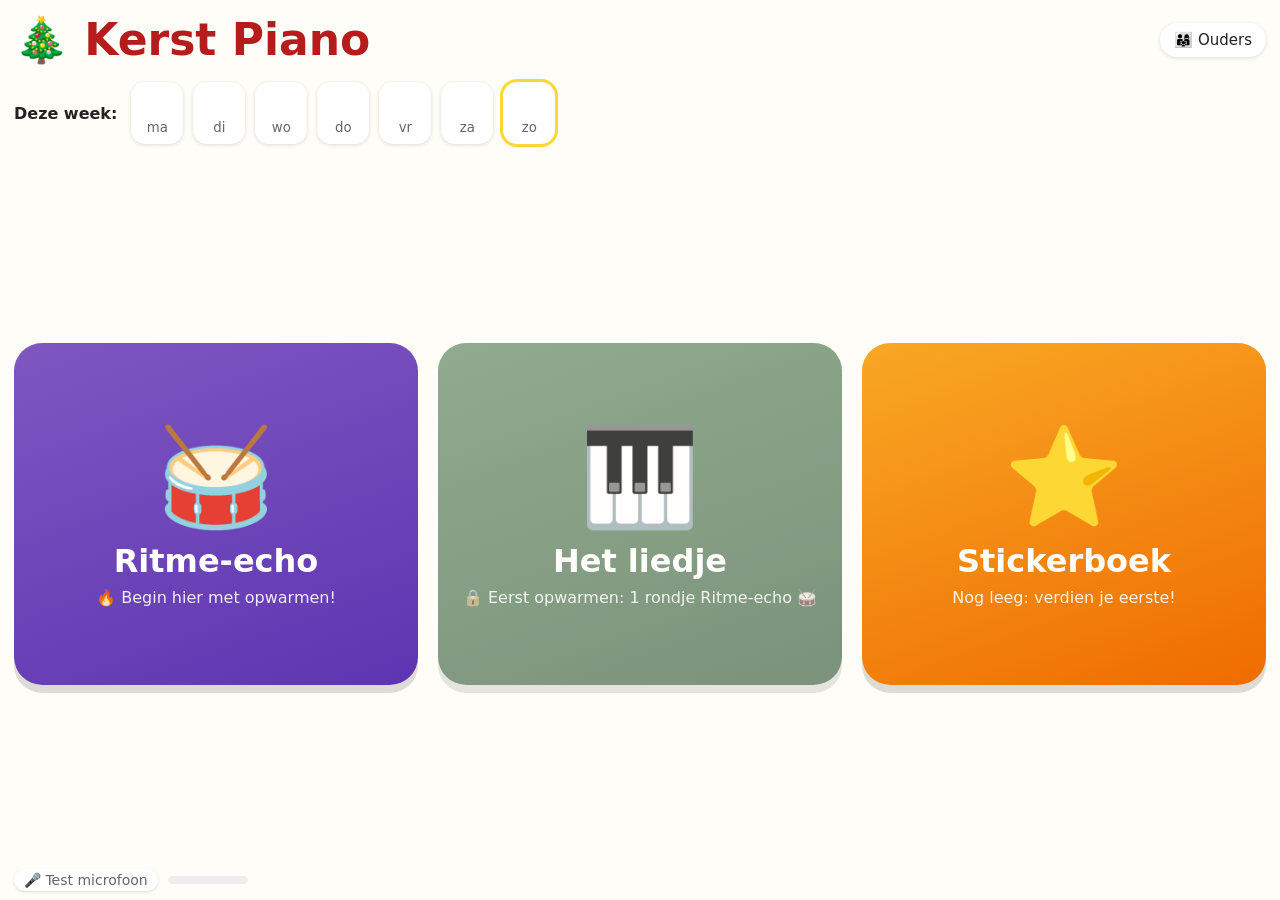
==== commit 63fab9e6: "Add files via upload" ====
--- a/index.html
+++ b/index.html
@@ -28,6 +28,7 @@
 <!-- ============ Ritme-echo: levels ============ -->
 <section id="scr-ritme" class="screen" hidden>
   <div class="topbar"><button class="back" data-go="home">⬅︎</button><h2>🥁 Ritme-echo</h2></div>
+  <div id="warmBanner" class="warmBanner" hidden></div>
   <div id="levelPath" class="path"></div>
 </section>
 
--- a/css/app.css
+++ b/css/app.css
@@ -205,3 +205,28 @@
 #confetti { position:fixed; inset:0; pointer-events:none; z-index:20; overflow:hidden; }
 #confetti span { position:absolute; top:-40px; animation:fall 3s linear forwards; }
 @keyframes fall { to { transform:translateY(110vh) rotate(360deg); } }
+.puff { font-size:20px; text-anchor:middle; animation:puff .9s ease-out forwards; }
+@keyframes puff { 0% { opacity:0; transform:translateY(8px); } 100% { opacity:.9; transform:translateY(0); } }
+.msg .tip { font-size:clamp(16px, 2.2vw, 22px); font-weight:600; color:#6A1B9A; margin-top:4px; }
+.mark.retry { fill:#9E9E9E; }
+
+/* ---------- Doelen & opwarmen ---------- */
+.warmBanner { background:#FFF3E0; border-radius:16px; padding:12px 18px; font-size:clamp(17px, 2.2vw, 22px); margin-bottom:6px; }
+.card.locked { filter:saturate(.4); opacity:.75; }
+.unlockNote { background:#E8F5E9; border-radius:14px; padding:10px 14px; margin:8px 0; font-size:18px; font-weight:700; color:#1B5E20; }
+.goalCard { background:#F3E5F5; border-radius:16px; padding:12px 16px; margin:10px 0 4px; font-size:18px; line-height:1.4; }
+.goalPath { font-size:30px; margin-top:6px; letter-spacing:2px; }
+.goalPath span { opacity:.35; filter:grayscale(1); }
+.goalPath span.done { opacity:1; filter:none; }
+/* Stickerboek met pagina's */
+.album { display:block; }
+.albumPage { margin-bottom:22px; }
+.albumPage h3 { margin:4px 0 10px; font-size:22px; }
+.albumPage .count { font-size:16px; color:#888; font-weight:600; margin-left:8px; }
+.albumGrid { display:grid; grid-template-columns:repeat(auto-fill, minmax(104px, 1fr)); gap:14px; }
+.albumGrid .sticker small { font-size:11px; text-align:center; padding:0 6px; line-height:1.1; }
+.sticker.shadow { background:#f4f4f4; box-shadow:inset 0 0 0 3px #e6e6e6; }
+.sticker.shadow span { filter:grayscale(1) brightness(0); opacity:.1; }
+.sticker.gold:not(.shadow) { animation:shine 3s ease-in-out infinite; }
+@keyframes shine { 0%,100% { box-shadow:0 3px 0 #0002, inset 0 0 0 4px #FFECB3, 0 0 0 #FFD54F; } 50% { box-shadow:0 3px 0 #0002, inset 0 0 0 4px #FFECB3, 0 0 18px #FFD54F; } }
+.sticker.gold.shadow { background:#FFF8E1; box-shadow:inset 0 0 0 3px #FFE082; }
